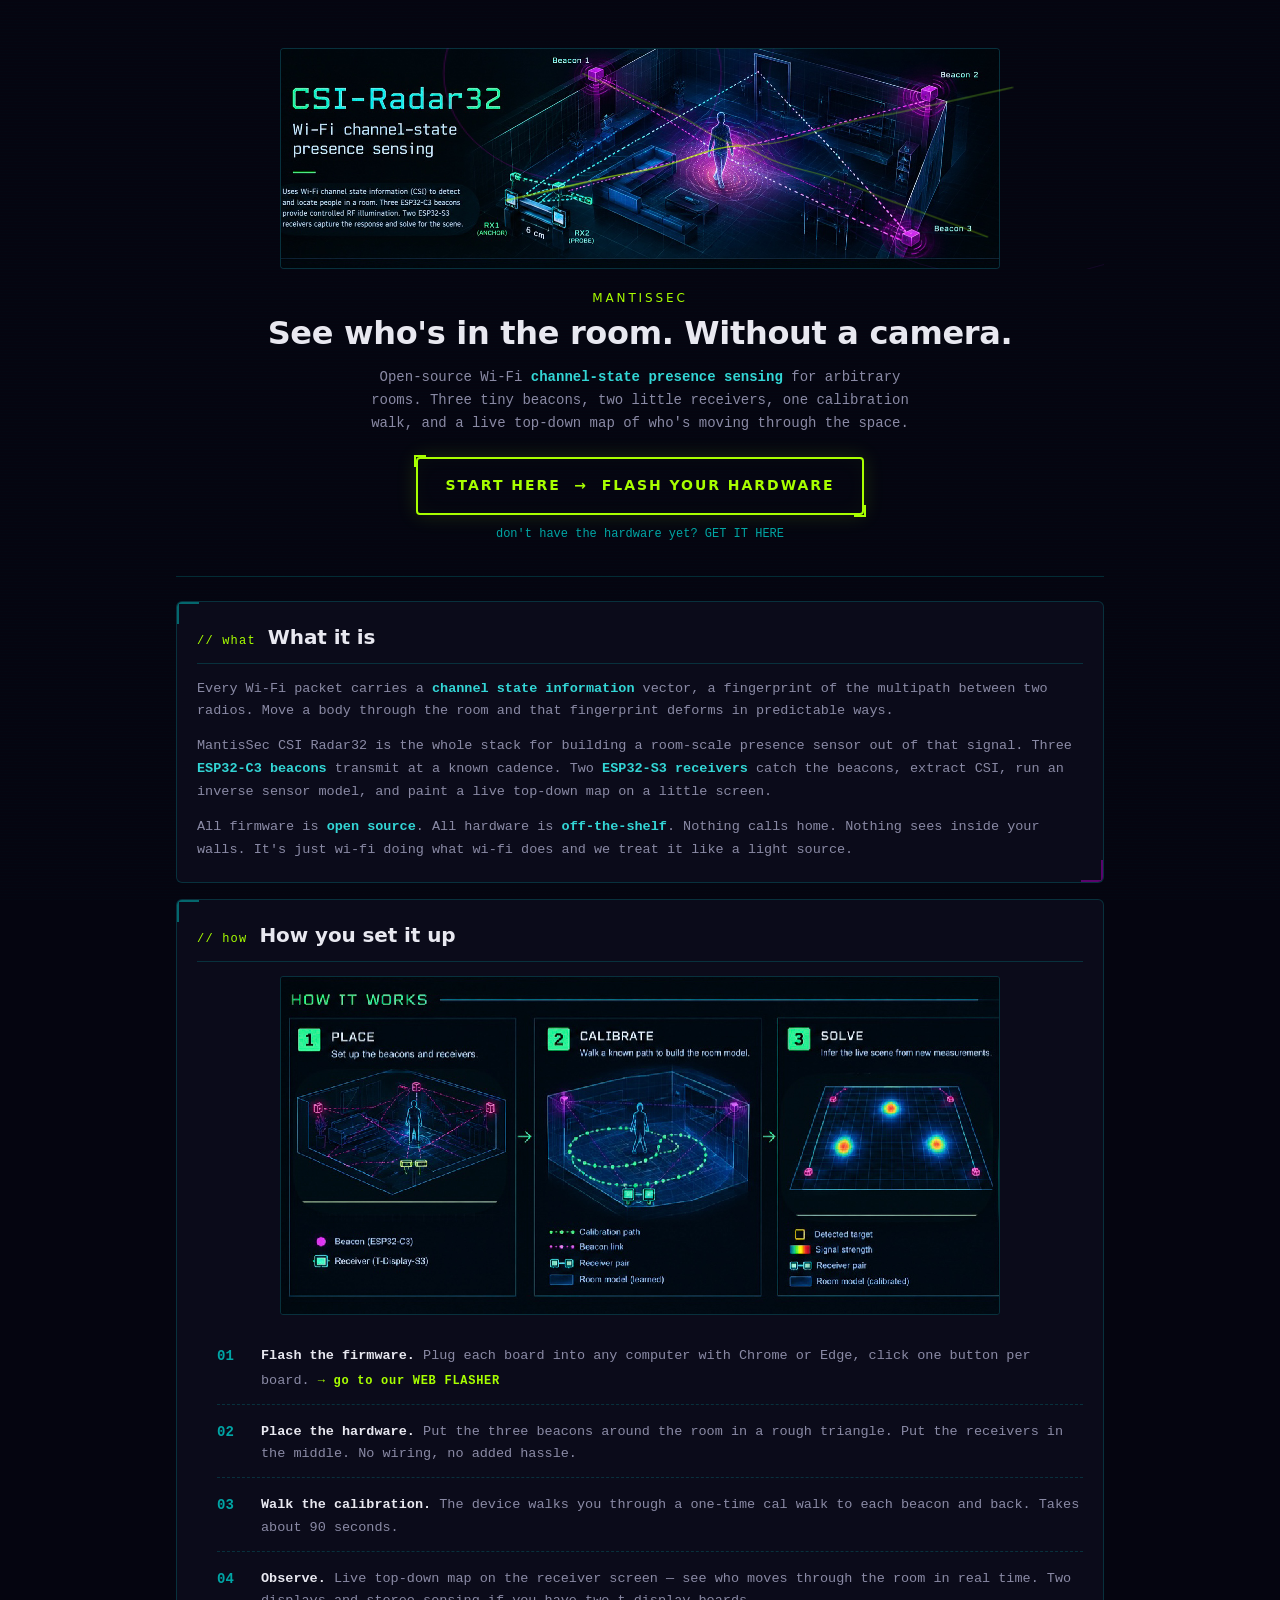
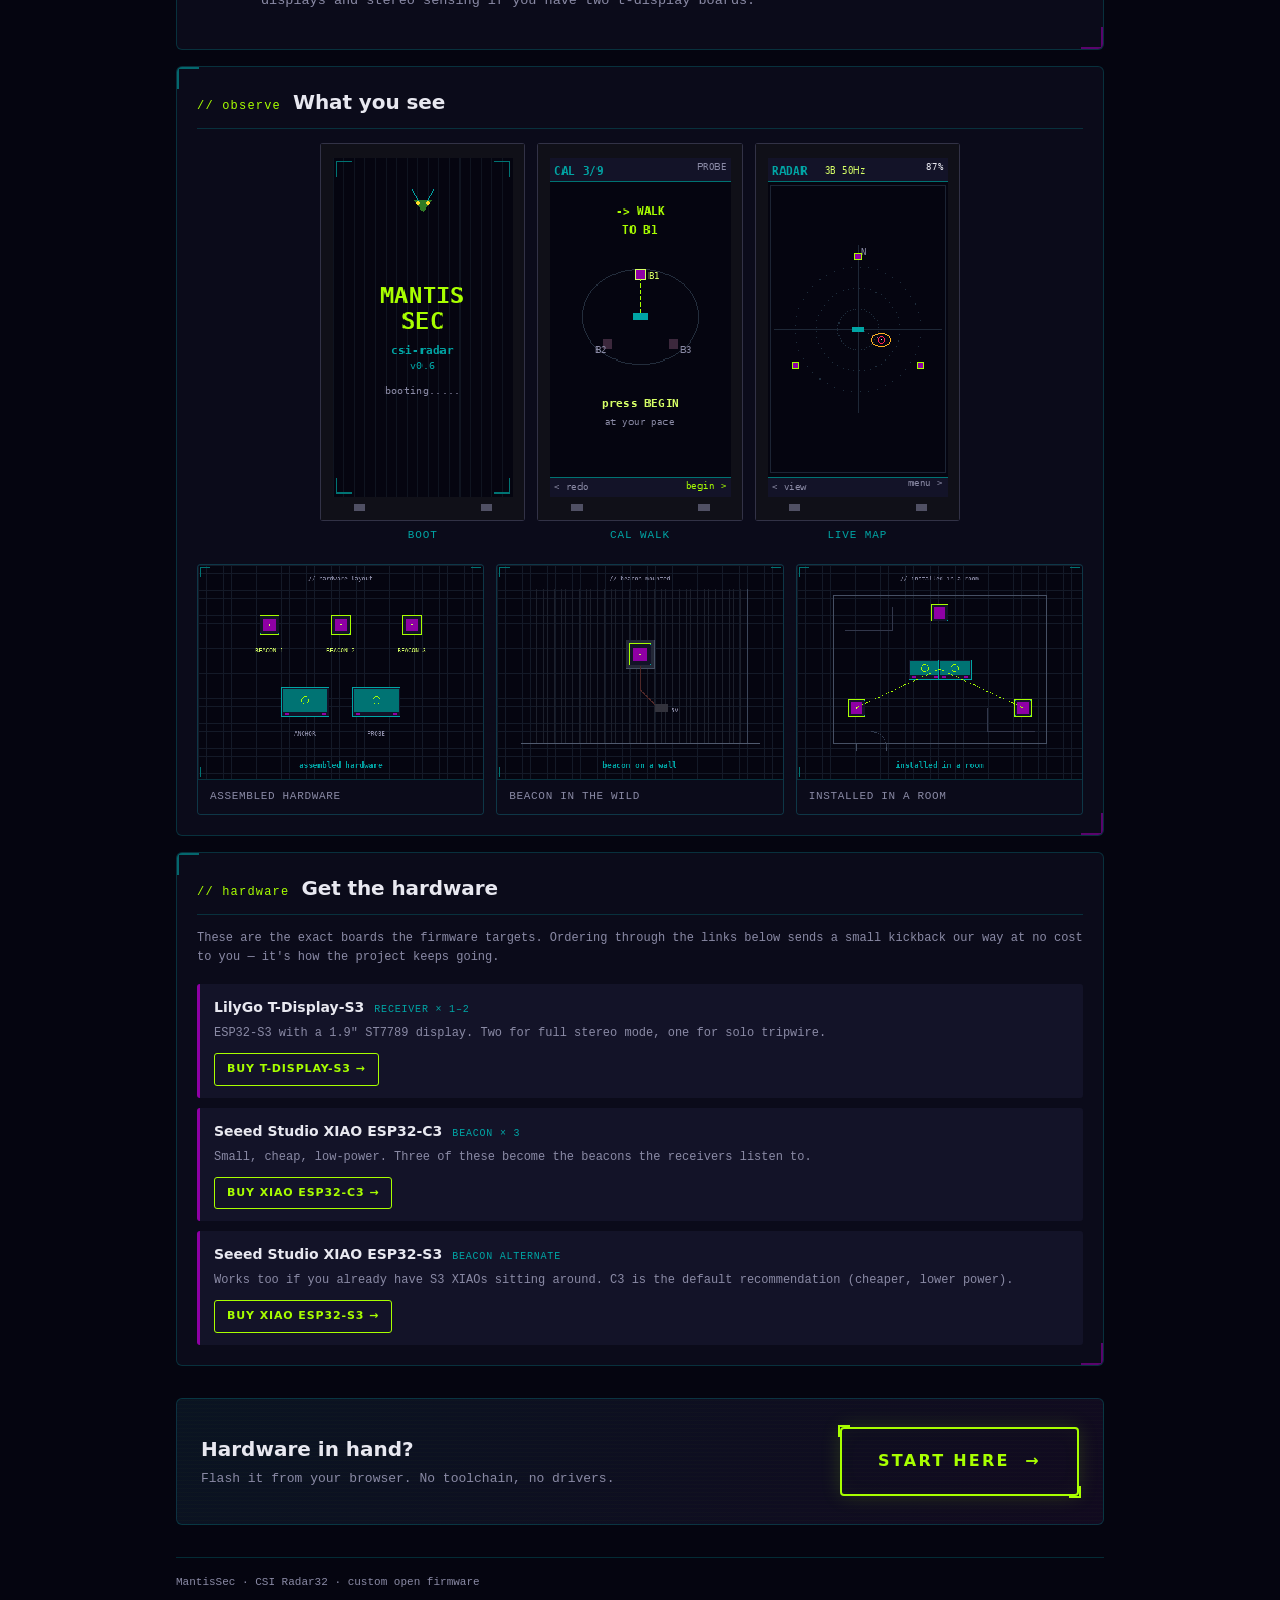
==== docs/index.html @ 62abd870 "Apply CSIRadar32-v0.9 26.zip [drop-in]" ====
<!DOCTYPE html>
<html lang="en">
<head>
<meta charset="UTF-8">
<meta name="viewport" content="width=device-width, initial-scale=1.0">
<title>MantisSec CSI Radar32 — Wi-Fi Presence Sensing</title>
<meta name="description" content="MantisSec CSI-Radar32: open-source Wi-Fi channel state presence detection for arbitrary rooms. Flash it from your browser.">
<link rel="icon" href="assets/favicon.ico" sizes="any">
<link rel="icon" type="image/png" sizes="32x32" href="assets/favicon-32.png">
<link rel="icon" type="image/png" sizes="16x16" href="assets/favicon-16.png">
<link rel="apple-touch-icon" sizes="180x180" href="assets/apple-touch-icon.png">
<link rel="stylesheet" href="style.css">
</head>
<body>

<!-- ═══════════════════════════════════════════════════════════════
     SWAPPABLE ASSETS — edit this block to replace any placeholder
     graphic with your own photo.  Change the path, that's it.
     Every <img data-asset="key"> gets its src from ASSETS[key];
     every <a data-affiliate="key"> gets its href from AFFILIATE[key].
     ═══════════════════════════════════════════════════════════════ -->
<script>
const ASSETS = {
    // Hero diagram at the top of the page
    hero:            "assets/landing-hero.png",

    // The 3-panel "how it works" strip
    how_it_works:    "assets/how-it-works.png",

    // ═══ Device screencaps (portrait, T-Display S3 native 170x320) ═══
    // Pixel-art approximations of what the receiver shows.
    // Replace with real captures if you want.
    observe_splash:  "assets/screencap-splash.png",
    observe_cal:     "assets/screencap-cal.png",
    observe_live:    "assets/screencap-live.png",

    // ═══ Installation photos ═══
    // Stand-in pixel-art graphics live here until you swap them for
    // real photos.  Recommended aspect: 4:3 landscape, ~800px wide.
    photo_hardware:  "assets/photo-hardware.png",
    photo_mounted:   "assets/photo-mounted.png",
    photo_room:      "assets/photo-room.png",
};

const AFFILIATE = {
    tdisplay_s3: "https://www.amazon.com/dp/B0BRTT727Z/?tag=5t31th-20",
    xiao_c3:     "https://www.amazon.com/dp/B0DGX3LSC7/?tag=5t31th-20",
    xiao_s3:     "https://www.amazon.com/dp/B0DJ6NQFKX/?tag=5t31th-20",
};
     
// ═══════════════════════════════════════════════════════════════
// 2. THE ANIMATION SYSTEM — Automated Layer Injection
// ═══════════════════════════════════════════════════════════════
document.addEventListener("DOMContentLoaded", () => {
    // This automatically finds your top hero banner image via its template class
    const heroImg = document.querySelector('.lp-hero-img');
    if (heroImg) {
        initInteractiveOverlay(heroImg);
    }
});

function initInteractiveOverlay(imgElement) {
    // 1. Create a structural block container to protect responsive margins
    const container = document.createElement('div');
    container.style.position = 'relative';
    container.style.display = 'inline-block';
    container.style.width = '100%';
    
    // 2. Inject container safely around the static image element
    imgElement.parentNode.insertBefore(container, imgElement);
    container.appendChild(imgElement);

    // 3. Mount the transparent hardware acceleration drawing overlay
    const canvas = document.createElement('canvas');
    canvas.style.position = 'absolute';
    canvas.style.top = '0';
    canvas.style.left = '0';
    canvas.style.width = '100%';
    canvas.style.height = '100%';
    canvas.style.pointerEvents = 'none'; // Passthrough so users can right-click/drag image
    container.appendChild(canvas);

    const ctx = canvas.getContext('2d');
    
    // 4. Force coordinates to auto-recalculate when windows scale or resize
    function synchronizeBounds() {
        canvas.width = imgElement.clientWidth;
        canvas.height = imgElement.clientHeight;
    }
    window.addEventListener('resize', synchronizeBounds);
    imgElement.addEventListener('load', synchronizeBounds);
    synchronizeBounds();

    // 5. The core real-time rendering loop
    let renderingFrame = 0;
    function animationEngine() {
        renderingFrame++;
        ctx.clearRect(0, 0, canvas.width, canvas.height);
        
        // Pass context tracking directly to our physics engine
        drawHeroLayers(ctx, canvas.width, canvas.height, renderingFrame);
        
        requestAnimationFrame(animationEngine);
    }
    requestAnimationFrame(animationEngine);
}

// ═══════════════════════════════════════════════════════════════
// 3. PHYSICS PROCESSING ENGINE — Multipath Phase Distortions (NEW PERSPECTIVE)
// ═══════════════════════════════════════════════════════════════
function drawHeroLayers(ctx, w, h, frame) {
    ctx.globalCompositeOperation = 'screen';
    
    // Coordinates updated to track perfectly with your new image layout perspective
    const rxX = w * 0.355, rxY = h * 0.690;       // Receivers (RX1/RX2 at the bottom-left layout cluster)
    const humanX = w * 0.612, humanY = h * 0.445; // Human target position (Center hallway vector)
    
    const beacons = [
        { x: w * 0.438, y: h * 0.115, color: 'rgba(255, 0, 255, ' },  // Beacon 1 (Top Center Magenta)
        { x: w * 0.902, y: h * 0.178, color: 'rgba(160, 32, 240, ' }, // Beacon 2 (Far Right Top Purple)
        { x: w * 0.875, y: h * 0.855, color: 'rgba(160, 32, 240, ' }  // Beacon 3 (Far Right Bottom Purple)
    ];

    // A. OMNIDIRECTIONAL FLOOD: Beacons radiating wide telemetry waves across the entire room
    beacons.forEach((beacon, index) => {
        let waveCycle = ((frame + (index * 45)) % 150) / 150;
        ctx.strokeStyle = `${beacon.color}${0.32 * (1 - waveCycle)})`;
        ctx.lineWidth = 1;
        ctx.beginPath();
        ctx.arc(beacon.x, beacon.y, waveCycle * (w * 0.38), 0, Math.PI * 2);
        ctx.stroke();
    });

    // B. MULTIPATH CHANNELS: Linear tracking direct lines + human-scattered waves
    beacons.forEach(beacon => {
        // Direct Baseline static path
        ctx.strokeStyle = 'rgba(0, 165, 165, 0.12)'; 
        ctx.lineWidth = 0.75;
        ctx.beginPath();
        ctx.moveTo(beacon.x, beacon.y);
        ctx.lineTo(rxX, rxY);
        ctx.stroke();

        // Perturbed Scatter Path flowing directly through the new human coordinates
        ctx.strokeStyle = 'rgba(168, 255, 0, 0.35)'; // Phase perturbation line (--ms-lime)
        ctx.lineWidth = 1.2;
        ctx.beginPath();
        
        let segments = 45;
        for (let i = 0; i <= segments; i++) {
            let percent = i / segments;
            let currX, currY;
            
            if (percent < 0.5) {
                let t = percent * 2;
                currX = beacon.x + (humanX - beacon.x) * t;
                currY = beacon.y + (humanY - beacon.y) * t;
            } else {
                let t = (percent - 0.5) * 2;
                currX = humanX + (rxX - humanX) * t;
                currY = humanY + (rxY - humanY) * t;
            }
            
            // Generate active sine wave distortion centered exactly over human body profile
            let proximityToHuman = Math.max(0, 1 - (Math.abs(percent - 0.5) * 3.2)); 
            let phaseDistortion = Math.sin(percent * 22 - (frame * 0.13)) * (4.5 * proximityToHuman);
            
            if (i === 0) ctx.moveTo(currX, currY + phaseDistortion);
            else ctx.lineTo(currX, currY + phaseDistortion);
        }
        ctx.stroke();
    });

    // C. PERTURBATION HALO: Active target footprint signature bloom
    let glowRipple = Math.sin(frame * 0.05) * 2.5;
    ctx.fillStyle = 'rgba(168, 255, 0, 0.05)'; // Soft luminous tracking layer
    ctx.beginPath();
    ctx.arc(humanX, humanY, 14 + glowRipple, 0, Math.PI * 2);
    ctx.fill();

    ctx.strokeStyle = 'rgba(168, 255, 0, 0.22)';
    ctx.lineWidth = 0.5;
    ctx.beginPath();
    ctx.arc(humanX, humanY, 20 - glowRipple, 0, Math.PI * 2);
    ctx.stroke();
}

</script>

<div class="page landing">

    <!-- ═══ Hero ═══ -->
    <header class="lp-hero">
        <img data-asset="hero" alt="MantisSec system schematic" class="lp-hero-img">
        <div class="lp-hero-copy">
            <div class="lp-brand"><span class="brand">MantisSec</span></div>
            <h1 class="lp-tagline">See who's in the room. Without a camera.</h1>
            <p class="lp-lede">
                Open-source Wi-Fi <strong>channel-state presence sensing</strong>
                for arbitrary rooms. Three tiny beacons, two little
                receivers, one calibration walk, and a live top-down
                map of who's moving through the space.
            </p>
            <div class="lp-cta-row">
                <a class="lp-cta-primary" href="flash.html">
                    START HERE &nbsp;&rarr;&nbsp; Flash your hardware
                </a>
                <a class="lp-cta-secondary" href="#hardware">
                    don't have the hardware yet? GET IT HERE
                </a>
            </div>
        </div>
    </header>

    <!-- ═══ What it is ═══ -->
    <section class="panel lp-section">
        <div class="lp-section-head">
            <span class="lp-section-num">// what</span>
            <h2>What it is</h2>
        </div>
        <div class="instructions lp-prose">
            <p>
                Every Wi-Fi packet carries a <strong>channel state
                information</strong> vector, a fingerprint of
                the multipath between two radios. Move a body through
                the room and that fingerprint deforms in predictable
                ways.
            </p>
            <p>
                MantisSec CSI Radar32 is the whole stack for building a room-scale
                presence sensor out of that signal. Three <strong>ESP32-C3
                beacons</strong> transmit at a known cadence. Two
                <strong>ESP32-S3 receivers</strong> catch the beacons,
                extract CSI, run an inverse sensor model, and paint a
                live top-down map on a little screen.
            </p>
            <p>
                All firmware is <strong>open source</strong>. All hardware
                is <strong>off-the-shelf</strong>. Nothing calls home.
                Nothing sees inside your walls. It's just wi-fi doing
                what wi-fi does and we treat it like a light source.
            </p>
        </div>
    </section>

    <!-- ═══ How you set it up ═══ -->
    <section class="panel lp-section">
        <div class="lp-section-head">
            <span class="lp-section-num">// how</span>
            <h2>How you set it up</h2>
        </div>
        <img data-asset="how_it_works"
             alt="Three-step process: flash, place, calibrate"
             class="lp-fullwidth-img">
        <div class="instructions lp-prose">
            <ol class="lp-steps">
                <li>
                    <strong>Flash the firmware.</strong> Plug each board
                    into any computer with Chrome or Edge, click one
                    button per board.
                    <a class="lp-inline-cta" href="flash.html">
                        &rarr; go to our WEB FLASHER
                    </a>
                </li>
                <li>
                    <strong>Place the hardware.</strong> Put the three
                    beacons around the room in a rough triangle. Put
                    the receivers in the middle. No wiring, no added
                    hassle.
                </li>
                <li>
                    <strong>Walk the calibration.</strong> The device
                    walks you through a one-time cal walk to each
                    beacon and back. Takes about 90 seconds.
                </li>
                <li>
                    <strong>Observe.</strong> Live top-down map on the
                    receiver screen &mdash; see who moves through the
                    room in real time. Two displays and stereo sensing
                    if you have two t-display boards.
                </li>
            </ol>
        </div>
    </section>

    <!-- ═══ What you see (portrait screencaps) ═══ -->
    <section class="panel lp-section">
        <div class="lp-section-head">
            <span class="lp-section-num">// observe</span>
            <h2>What you see</h2>
        </div>
        <div class="lp-screencap-row">
            <figure class="lp-screencap">
                <img data-asset="observe_splash" alt="Splash screen">
                <figcaption>Boot</figcaption>
            </figure>
            <figure class="lp-screencap">
                <img data-asset="observe_cal" alt="Calibration walk">
                <figcaption>Cal walk</figcaption>
            </figure>
            <figure class="lp-screencap">
                <img data-asset="observe_live" alt="Live radar view">
                <figcaption>Live map</figcaption>
            </figure>
        </div>

        <div class="lp-photo-row">
            <figure>
                <img data-asset="photo_hardware" alt="Assembled hardware">
                <figcaption>Assembled hardware</figcaption>
            </figure>
            <figure>
                <img data-asset="photo_mounted" alt="Beacon mounted">
                <figcaption>Beacon in the wild</figcaption>
            </figure>
            <figure>
                <img data-asset="photo_room" alt="Real installation">
                <figcaption>Installed in a room</figcaption>
            </figure>
        </div>
    </section>

    <!-- ═══ Get the hardware ═══ -->
    <section class="panel lp-section" id="hardware">
        <div class="lp-section-head">
            <span class="lp-section-num">// hardware</span>
            <h2>Get the hardware</h2>
        </div>
        <div class="instructions">
            <p class="hw-blurb">
                These are the exact boards the firmware targets. Ordering
                through the links below sends a small kickback our way at
                no cost to you &mdash; it's how the project keeps going.
            </p>

            <div class="hw-item">
                <div class="hw-name">
                    LilyGo T-Display-S3
                    <span class="hw-role">receiver &times; 1&ndash;2</span>
                </div>
                <div class="hw-detail">
                    ESP32-S3 with a 1.9&Prime; ST7789 display. Two for
                    full stereo mode, one for solo tripwire.
                </div>
                <a class="hw-link" data-affiliate="tdisplay_s3"
                   target="_blank" rel="noopener sponsored">
                    Buy T-Display-S3 &rarr;
                </a>
            </div>

            <div class="hw-item">
                <div class="hw-name">
                    Seeed Studio XIAO ESP32-C3
                    <span class="hw-role">beacon &times; 3</span>
                </div>
                <div class="hw-detail">
                    Small, cheap, low-power. Three of these become the
                    beacons the receivers listen to.
                </div>
                <a class="hw-link" data-affiliate="xiao_c3"
                   target="_blank" rel="noopener sponsored">
                    Buy XIAO ESP32-C3 &rarr;
                </a>
            </div>

            <div class="hw-item">
                <div class="hw-name">
                    Seeed Studio XIAO ESP32-S3
                    <span class="hw-role">beacon alternate</span>
                </div>
                <div class="hw-detail">
                    Works too if you already have S3 XIAOs sitting around.
                    C3 is the default recommendation (cheaper, lower power).
                </div>
                <a class="hw-link" data-affiliate="xiao_s3"
                   target="_blank" rel="noopener sponsored">
                    Buy XIAO ESP32-S3 &rarr;
                </a>
            </div>
        </div>
    </section>

    <!-- ═══ Secondary CTA band ═══ -->
    <section class="lp-cta-band">
        <div class="lp-cta-band-inner">
            <div class="lp-cta-band-copy">
                <h3>Hardware in hand?</h3>
                <p>Flash it from your browser. No toolchain, no drivers.</p>
            </div>
            <a class="lp-cta-primary lp-cta-large" href="flash.html">
                START HERE &nbsp;&rarr;
            </a>
        </div>
    </section>

    <!-- ═══ Footer ═══ -->
    <footer class="footer">
        <span>MantisSec &middot; CSI Radar32 &middot; custom open firmware</span>
    </footer>

</div>

<!-- Wire up ASSETS/AFFILIATE constants -->
<script>
(function () {
    document.querySelectorAll("img[data-asset]").forEach(img => {
        const key = img.getAttribute("data-asset");
        const path = ASSETS[key];
        if (path && path.length > 0) img.src = path;
    });
    document.querySelectorAll("a[data-affiliate]").forEach(a => {
        const key = a.getAttribute("data-affiliate");
        const url = AFFILIATE[key];
        if (url) a.href = url;
    });
})();
</script>

<!-- Canvas overlays for the how-it-works and live-view figures.
     Same technique as the hero animation above: transparent canvas on
     top, screen blend, images and copy untouched. -->
<script src="overlays.js"></script>

</body>
</html>
---- docs/style.css ----
/* ═══════════════════════════════════════════════════════════════
   MantisSec CSI-Radar-S3 web flasher — style
   Dark cyber palette matching the device UI's paint pass.
   ═══════════════════════════════════════════════════════════════ */

:root {
    --ms-bg:         #050510;
    --ms-bg-panel:   #0b0b1a;
    --ms-bg-elev:    #131328;
    --ms-teal:       #007373;
    --ms-teal-lo:    #00A5A5;
    --ms-teal-hi:    #33d6d6;
    --ms-violet:     #5D005D;
    --ms-violet-lo:  #8F00A5;
    --ms-violet-hi:  #c000e0;
    --ms-lime:       #A8FF00;
    --ms-lime-hi:    #d6ff66;
    --ms-ink:        #E8E8F0;
    --ms-ink-dim:    #8a8aa5;
    --ms-warn:       #ffb020;
    --ms-alert:      #FF2255;
    --ms-good:       #33ff88;
    --ms-border:     rgba(0, 165, 165, 0.25);
    --ms-glow-teal:  rgba(0, 165, 165, 0.35);
    --ms-glow-lime:  rgba(168, 255, 0, 0.35);

    --ms-font-body:  ui-monospace, "SF Mono", "JetBrains Mono", "Consolas", "Courier New", monospace;
    --ms-font-head:  system-ui, -apple-system, "Segoe UI", Roboto, sans-serif;
}

* { box-sizing: border-box; }

html, body {
    margin: 0;
    padding: 0;
    background: var(--ms-bg);
    color: var(--ms-ink);
    font-family: var(--ms-font-body);
    font-size: 14px;
    line-height: 1.55;
    min-height: 100vh;
    overflow-x: hidden;   /* nothing on the page should scroll sideways */
}

/* Every image on the page respects its container width by default */
img { max-width: 100%; height: auto; }

/* Subtle scanline overlay for the cyber feel */
body::before {
    content: "";
    position: fixed;
    inset: 0;
    pointer-events: none;
    background: repeating-linear-gradient(
        0deg,
        rgba(0, 165, 165, 0.015) 0px,
        rgba(0, 165, 165, 0.015) 1px,
        transparent 1px,
        transparent 3px
    );
    z-index: 1;
}

.page {
    position: relative;
    z-index: 2;
    max-width: 720px;
    margin: 0 auto;
    padding: 24px 16px 48px;
}

/* ─── Header ─── */
.header {
    display: flex;
    align-items: center;
    gap: 16px;
    padding: 16px 0 20px;
    border-bottom: 1px solid var(--ms-border);
    margin-bottom: 24px;
}
.header-mark {
    width: 64px;
    height: 64px;
    flex-shrink: 0;
}
.header-title {
    display: flex;
    flex-direction: column;
    gap: 2px;
}
.header-title h1 {
    margin: 0;
    font-family: var(--ms-font-head);
    font-size: 22px;
    font-weight: 700;
    letter-spacing: 0.02em;
    color: var(--ms-ink);
}
.header-title .brand {
    color: var(--ms-teal-lo);
}
.header-title .subtitle {
    color: var(--ms-ink-dim);
    font-size: 12px;
    letter-spacing: 0.08em;
    text-transform: uppercase;
}

/* ─── Card / panel ─── */
.panel {
    background: var(--ms-bg-panel);
    border: 1px solid var(--ms-border);
    border-radius: 6px;
    padding: 20px;
    margin-bottom: 16px;
    position: relative;
    overflow: hidden;
}
.panel::before {
    /* Faint teal corner accent */
    content: "";
    position: absolute;
    top: 0; left: 0;
    width: 20px; height: 20px;
    border-top: 2px solid var(--ms-teal-lo);
    border-left: 2px solid var(--ms-teal-lo);
    opacity: 0.6;
}
.panel::after {
    content: "";
    position: absolute;
    bottom: 0; right: 0;
    width: 20px; height: 20px;
    border-bottom: 2px solid var(--ms-violet-lo);
    border-right: 2px solid var(--ms-violet-lo);
    opacity: 0.6;
}

/* ─── Form controls ─── */
.form-row {
    display: flex;
    flex-direction: column;
    gap: 6px;
    margin-bottom: 18px;
}
.form-row label {
    font-size: 11px;
    letter-spacing: 0.12em;
    text-transform: uppercase;
    color: var(--ms-teal-lo);
    font-weight: 500;
}
.form-row select {
    background: var(--ms-bg-elev);
    color: var(--ms-ink);
    border: 1px solid var(--ms-border);
    border-radius: 4px;
    padding: 10px 12px;
    font-family: var(--ms-font-body);
    font-size: 14px;
    outline: none;
    appearance: none;
    background-image: url("data:image/svg+xml;utf8,<svg xmlns='http://www.w3.org/2000/svg' width='10' height='6' viewBox='0 0 10 6'><path d='M1 1l4 4 4-4' stroke='%2300A5A5' stroke-width='1.5' fill='none' stroke-linecap='round' stroke-linejoin='round'/></svg>");
    background-repeat: no-repeat;
    background-position: right 12px center;
    padding-right: 32px;
    cursor: pointer;
    transition: border-color 0.15s, box-shadow 0.15s;
}
.form-row select:hover:not(:disabled) {
    border-color: var(--ms-teal-lo);
}
.form-row select:focus:not(:disabled) {
    border-color: var(--ms-teal-lo);
    box-shadow: 0 0 0 3px var(--ms-glow-teal);
}
.form-row select:disabled {
    opacity: 0.4;
    cursor: not-allowed;
}

/* ─── Flash button ─── */
.action-row {
    margin-top: 24px;
}
.flash-btn {
    display: inline-flex;
    align-items: center;
    justify-content: center;
    gap: 10px;
    width: 100%;
    padding: 14px 20px;
    background: transparent;
    border: 1.5px solid var(--ms-ink-dim);
    color: var(--ms-ink-dim);
    font-family: var(--ms-font-head);
    font-size: 15px;
    font-weight: 600;
    letter-spacing: 0.1em;
    text-transform: uppercase;
    border-radius: 4px;
    cursor: not-allowed;
    transition: all 0.18s ease;
}
.flash-btn.ready {
    border-color: var(--ms-lime);
    color: var(--ms-lime);
    cursor: pointer;
    box-shadow: 0 0 0 0 var(--ms-glow-lime), inset 0 0 0 0 rgba(168, 255, 0, 0.05);
}
.flash-btn.ready:hover {
    background: rgba(168, 255, 0, 0.08);
    box-shadow: 0 0 20px var(--ms-glow-lime), inset 0 0 40px rgba(168, 255, 0, 0.05);
}
.flash-btn.ready:active {
    transform: translateY(1px);
}
.flash-btn .icon {
    width: 16px;
    height: 16px;
}

/* Wrap esp-web-install-button transparently */
esp-web-install-button {
    display: block;
    width: 100%;
}
esp-web-install-button[disabled] .flash-btn {
    /* Keep our own not-ready look when the ewt component's own gate fires */
    opacity: 0.5;
}

/* ─── Status area ─── */
.status {
    margin-top: 20px;
    padding: 14px 16px;
    background: var(--ms-bg-elev);
    border-left: 3px solid var(--ms-teal);
    border-radius: 3px;
    font-size: 13px;
    color: var(--ms-ink-dim);
    min-height: 48px;
    display: flex;
    align-items: center;
    gap: 12px;
}
.status.info    { border-left-color: var(--ms-teal-lo); }
.status.working { border-left-color: var(--ms-violet-lo); }
.status.good    { border-left-color: var(--ms-good);  color: var(--ms-good); }
.status.warn    { border-left-color: var(--ms-warn);  color: var(--ms-warn); }
.status.error   { border-left-color: var(--ms-alert); color: var(--ms-alert); }

.status-dot {
    width: 8px;
    height: 8px;
    border-radius: 50%;
    background: currentColor;
    box-shadow: 0 0 8px currentColor;
    flex-shrink: 0;
}
.status.working .status-dot {
    animation: pulse 1.2s ease-in-out infinite;
}
@keyframes pulse {
    0%, 100% { opacity: 0.4; }
    50%      { opacity: 1;   }
}

/* ─── Instructions ─── */
.instructions {
    font-size: 12px;
    color: var(--ms-ink-dim);
    line-height: 1.7;
}
.instructions h3 {
    color: var(--ms-teal-lo);
    font-family: var(--ms-font-head);
    font-size: 13px;
    letter-spacing: 0.1em;
    text-transform: uppercase;
    margin: 0 0 8px;
    font-weight: 600;
}
.instructions ol {
    margin: 0;
    padding-left: 20px;
}
.instructions li {
    margin-bottom: 4px;
}
.instructions .accent { color: var(--ms-lime); }

/* ─── Browser gate ─── */
.browser-warn {
    display: none;
    background: rgba(255, 34, 85, 0.08);
    border: 1px solid var(--ms-alert);
    border-radius: 4px;
    padding: 14px;
    margin-bottom: 16px;
    color: var(--ms-alert);
    font-size: 13px;
}
.browser-warn.show { display: block; }

/* ─── Footer ─── */
.footer {
    margin-top: 32px;
    padding-top: 16px;
    border-top: 1px solid var(--ms-border);
    font-size: 11px;
    color: var(--ms-ink-dim);
    display: flex;
    justify-content: space-between;
    gap: 12px;
    flex-wrap: wrap;
}
.footer a {
    color: var(--ms-teal-lo);
    text-decoration: none;
}
.footer a:hover { color: var(--ms-teal-hi); }

/* Mobile */
@media (max-width: 480px) {
    .page { padding: 16px 12px 36px; }
    .header-title h1 { font-size: 18px; }
    .header-mark { width: 48px; height: 48px; }
    .panel { padding: 16px; }
}

/* ═══════════════════════════════════════════════════════════════
   v0.4 additions — layout guide, supported hardware, mantis image
   ═══════════════════════════════════════════════════════════════ */

/* Header mantis image (replaces the animated SVG) */
picture.header-mark {
    display: block;
    flex-shrink: 0;
    width: 72px;
    height: 72px;
    line-height: 0;
}
picture.header-mark img {
    display: block;
    width: 100%;
    height: 100%;
    object-fit: contain;
    image-rendering: pixelated;  /* keep pixel-art crisp on retina */
}

/* Section sub-headings inside .instructions */
.instructions h4.layout-mode-label {
    color: var(--ms-lime);
    font-family: var(--ms-font-head);
    font-size: 12px;
    font-weight: 600;
    letter-spacing: 0.14em;
    text-transform: uppercase;
    margin: 20px 0 8px;
}
.instructions h4.layout-mode-label:first-of-type { margin-top: 4px; }

/* Layout figure — image or fallback placeholder */
.layout-figure {
    background: var(--ms-bg-elev);
    border: 1px solid var(--ms-border);
    border-radius: 4px;
    padding: 12px;
    margin: 0 0 10px;
    display: flex;
    justify-content: center;
    align-items: center;
    min-height: 140px;
}
.layout-image {
    display: block;
    max-width: 100%;
    height: auto;
    image-rendering: pixelated;  /* crisp for pixel-art diagrams */
}
.layout-missing {
    color: var(--ms-ink-dim);
    font-size: 12px;
    font-style: italic;
    padding: 24px 12px;
    text-align: center;
    border: 1px dashed var(--ms-border);
    border-radius: 3px;
    width: 100%;
}

.layout-notes {
    margin: 4px 0 0 0;
    padding-left: 18px;
    font-size: 12px;
    color: var(--ms-ink-dim);
    line-height: 1.6;
}
.layout-notes li { margin-bottom: 3px; }

/* Supported hardware / affiliate blocks */
.hw-blurb {
    color: var(--ms-ink-dim);
    font-size: 12px;
    line-height: 1.65;
    margin: 4px 0 16px;
}
.hw-item {
    background: var(--ms-bg-elev);
    border-left: 3px solid var(--ms-violet-lo);
    border-radius: 3px;
    padding: 12px 14px;
    margin-bottom: 10px;
}
.hw-item:last-child { margin-bottom: 0; }
.hw-name {
    font-family: var(--ms-font-head);
    font-size: 14px;
    font-weight: 600;
    color: var(--ms-ink);
    display: flex;
    align-items: baseline;
    gap: 10px;
    flex-wrap: wrap;
    margin-bottom: 4px;
}
.hw-role {
    font-family: var(--ms-font-body);
    font-size: 10px;
    color: var(--ms-teal-lo);
    letter-spacing: 0.08em;
    text-transform: uppercase;
    font-weight: 500;
}
.hw-detail {
    color: var(--ms-ink-dim);
    font-size: 12px;
    line-height: 1.6;
    margin-bottom: 10px;
}
.hw-link {
    display: inline-flex;
    align-items: center;
    gap: 6px;
    padding: 6px 12px;
    background: transparent;
    border: 1px solid var(--ms-lime);
    color: var(--ms-lime);
    font-family: var(--ms-font-head);
    font-size: 11px;
    font-weight: 600;
    letter-spacing: 0.08em;
    text-transform: uppercase;
    text-decoration: none;
    border-radius: 3px;
    transition: all 0.15s;
}
.hw-link:hover {
    background: rgba(168, 255, 0, 0.08);
    box-shadow: 0 0 12px var(--ms-glow-lime);
}

/* ═══════════════════════════════════════════════════════════════
   Landing page — MantisSec marketing funnel
   ═══════════════════════════════════════════════════════════════ */

.page.landing {
    max-width: 960px;
}

/* Hero */
.lp-hero {
    position: relative;
    padding: 24px 0 32px;
    margin-bottom: 24px;
    display: flex;
    flex-direction: column;
    gap: 20px;
    border-bottom: 1px solid var(--ms-border);
}
.lp-hero-img {
    display: block;
    width: 100%;
    max-width: 720px;
    height: auto;
    margin: 0 auto;
    image-rendering: pixelated;
    border: 1px solid var(--ms-border);
    border-radius: 4px;
    background: var(--ms-bg-panel);
    box-sizing: border-box;
}
.lp-hero-copy {
    text-align: center;
    padding: 0 12px;
}
.lp-brand {
    font-family: var(--ms-font-head);
    font-size: 12px;
    letter-spacing: 0.24em;
    color: var(--ms-teal-lo);
    text-transform: uppercase;
    margin-bottom: 8px;
}
.lp-brand .brand { color: var(--ms-lime); }
.lp-tagline {
    font-family: var(--ms-font-head);
    font-size: 32px;
    font-weight: 700;
    line-height: 1.15;
    color: var(--ms-ink);
    margin: 4px 0 14px;
    letter-spacing: -0.01em;
}
.lp-lede {
    color: var(--ms-ink-dim);
    font-size: 14px;
    line-height: 1.65;
    max-width: 560px;
    margin: 0 auto 22px;
}
.lp-lede strong {
    color: var(--ms-teal-hi);
    font-weight: 600;
}
.lp-cta-row {
    display: flex;
    flex-direction: column;
    align-items: center;
    gap: 10px;
}

/* Primary CTA: START HERE button */
.lp-cta-primary {
    display: inline-flex;
    align-items: center;
    gap: 12px;
    padding: 16px 28px;
    background: transparent;
    border: 2px solid var(--ms-lime);
    color: var(--ms-lime);
    font-family: var(--ms-font-head);
    font-size: 14px;
    font-weight: 700;
    letter-spacing: 0.14em;
    text-transform: uppercase;
    text-decoration: none;
    border-radius: 4px;
    box-shadow: 0 0 20px rgba(168, 255, 0, 0.15),
                inset 0 0 20px rgba(168, 255, 0, 0.03);
    transition: all 0.18s ease;
    position: relative;
}
.lp-cta-primary::before,
.lp-cta-primary::after {
    content: "";
    position: absolute;
    width: 10px;
    height: 10px;
    border-color: var(--ms-lime);
    border-style: solid;
}
.lp-cta-primary::before {
    top: -4px; left: -4px;
    border-width: 2px 0 0 2px;
}
.lp-cta-primary::after {
    bottom: -4px; right: -4px;
    border-width: 0 2px 2px 0;
}
.lp-cta-primary:hover {
    background: rgba(168, 255, 0, 0.08);
    box-shadow: 0 0 32px rgba(168, 255, 0, 0.35),
                inset 0 0 32px rgba(168, 255, 0, 0.05);
    transform: translateY(-1px);
}
.lp-cta-primary:active {
    transform: translateY(0);
}
.lp-cta-large {
    padding: 20px 36px;
    font-size: 16px;
}

.lp-cta-secondary {
    color: var(--ms-teal-lo);
    text-decoration: none;
    font-size: 12px;
    font-family: var(--ms-font-body);
}
.lp-cta-secondary:hover {
    color: var(--ms-teal-hi);
    text-decoration: underline;
}

/* Numbered section heads */
.lp-section-head {
    display: flex;
    align-items: baseline;
    gap: 12px;
    margin-bottom: 14px;
    padding-bottom: 10px;
    border-bottom: 1px solid var(--ms-border);
}
.lp-section-num {
    color: var(--ms-lime);
    font-family: var(--ms-font-body);
    font-size: 12px;
    letter-spacing: 0.1em;
}
.lp-section-head h2 {
    font-family: var(--ms-font-head);
    font-size: 20px;
    font-weight: 600;
    color: var(--ms-ink);
    margin: 0;
    letter-spacing: -0.005em;
}

/* Prose */
.lp-prose p {
    color: var(--ms-ink-dim);
    line-height: 1.7;
    font-size: 13.5px;
    margin: 0 0 12px;
}
.lp-prose p:last-child { margin-bottom: 0; }
.lp-prose strong {
    color: var(--ms-teal-hi);
    font-weight: 600;
}

/* Full-width diagram inside a section (how-it-works strip) */
.lp-fullwidth-img {
    display: block;
    width: 100%;
    max-width: 720px;
    height: auto;
    margin: 8px auto 18px;
    image-rendering: pixelated;
    border: 1px solid var(--ms-border);
    border-radius: 3px;
    box-sizing: border-box;
}

/* Numbered install steps */
.lp-steps {
    padding-left: 0;
    list-style: none;
    counter-reset: step;
    margin: 0;
}
.lp-steps li {
    counter-increment: step;
    padding: 12px 0 12px 44px;
    position: relative;
    border-bottom: 1px dashed var(--ms-border);
    color: var(--ms-ink-dim);
    font-size: 13.5px;
    line-height: 1.65;
}
.lp-steps li:last-child { border-bottom: none; }
.lp-steps li::before {
    content: counter(step, decimal-leading-zero);
    position: absolute;
    left: 0;
    top: 12px;
    color: var(--ms-teal-lo);
    font-family: var(--ms-font-body);
    font-size: 14px;
    font-weight: 600;
}
.lp-steps li strong {
    color: var(--ms-ink);
    font-weight: 600;
}

/* Screencaps — portrait, three across on desktop, stacked or 3-thin on mobile */
.lp-screencap-row {
    display: grid;
    grid-template-columns: repeat(3, 1fr);
    gap: 12px;
    margin-bottom: 20px;
    max-width: 640px;
    margin-left: auto;
    margin-right: auto;
    width: 100%;
    box-sizing: border-box;
}
.lp-screencap {
    margin: 0;
    text-align: center;
    min-width: 0;   /* let grid children shrink */
}
.lp-screencap img {
    display: block;
    width: 100%;
    height: auto;
    max-width: 100%;
    image-rendering: pixelated;
    border-radius: 3px;
    background: var(--ms-bg-panel);
}
.lp-screencap figcaption {
    margin-top: 6px;
    font-size: 11px;
    letter-spacing: 0.08em;
    text-transform: uppercase;
    color: var(--ms-teal-lo);
}

/* Installation photos — landscape, three across, wrap on mobile */
.lp-photo-row {
    display: grid;
    grid-template-columns: repeat(auto-fit, minmax(200px, 1fr));
    gap: 12px;
    margin-top: 8px;
    width: 100%;
    box-sizing: border-box;
}
.lp-photo-row figure {
    margin: 0;
    background: var(--ms-bg-elev);
    border: 1px solid var(--ms-border);
    border-radius: 4px;
    overflow: hidden;
    min-width: 0;
}
.lp-photo-row img {
    display: block;
    width: 100%;
    height: auto;
    max-width: 100%;
    image-rendering: pixelated;
}
.lp-photo-row figcaption {
    padding: 8px 12px;
    font-size: 11px;
    color: var(--ms-ink-dim);
    letter-spacing: 0.06em;
    text-transform: uppercase;
    background: var(--ms-bg-panel);
    border-top: 1px solid var(--ms-border);
}

/* Inline CTA link inside a numbered step */
.lp-inline-cta {
    display: inline-block;
    margin-top: 4px;
    color: var(--ms-lime);
    text-decoration: none;
    font-weight: 600;
    font-size: 12px;
    letter-spacing: 0.06em;
}
.lp-inline-cta:hover { color: var(--ms-lime-hi); text-decoration: underline; }

/* Retire the old gallery classes (replaced by screencap-row + photo-row) */
.lp-gallery, .lp-photos-note, .lp-photo-slot-hint { display: none; }


/* Bottom CTA band */
.lp-cta-band {
    background:
        linear-gradient(135deg,
            rgba(0, 165, 165, 0.06) 0%,
            rgba(93, 0, 93, 0.08) 100%),
        var(--ms-bg-panel);
    border: 1px solid var(--ms-border);
    border-radius: 6px;
    padding: 28px 24px;
    margin: 32px 0 20px;
    position: relative;
    overflow: hidden;
}
.lp-cta-band::before {
    content: "";
    position: absolute;
    top: 0; left: 0; right: 0; bottom: 0;
    background: repeating-linear-gradient(
        0deg,
        transparent, transparent 3px,
        rgba(168, 255, 0, 0.015) 3px, rgba(168, 255, 0, 0.015) 4px);
    pointer-events: none;
}
.lp-cta-band-inner {
    display: flex;
    align-items: center;
    justify-content: space-between;
    gap: 20px;
    flex-wrap: wrap;
    position: relative;
    z-index: 1;
}
.lp-cta-band-copy h3 {
    font-family: var(--ms-font-head);
    font-size: 20px;
    color: var(--ms-ink);
    margin: 0 0 4px;
    font-weight: 600;
}
.lp-cta-band-copy p {
    color: var(--ms-ink-dim);
    font-size: 13px;
    margin: 0;
}

/* Mobile */
@media (max-width: 640px) {
    .lp-tagline { font-size: 22px; }
    .lp-lede { font-size: 13px; }
    .lp-cta-band-inner {
        flex-direction: column;
        align-items: stretch;
        text-align: center;
    }
    .lp-cta-large {
        justify-content: center;
        padding: 16px 24px;
        font-size: 14px;
    }
}
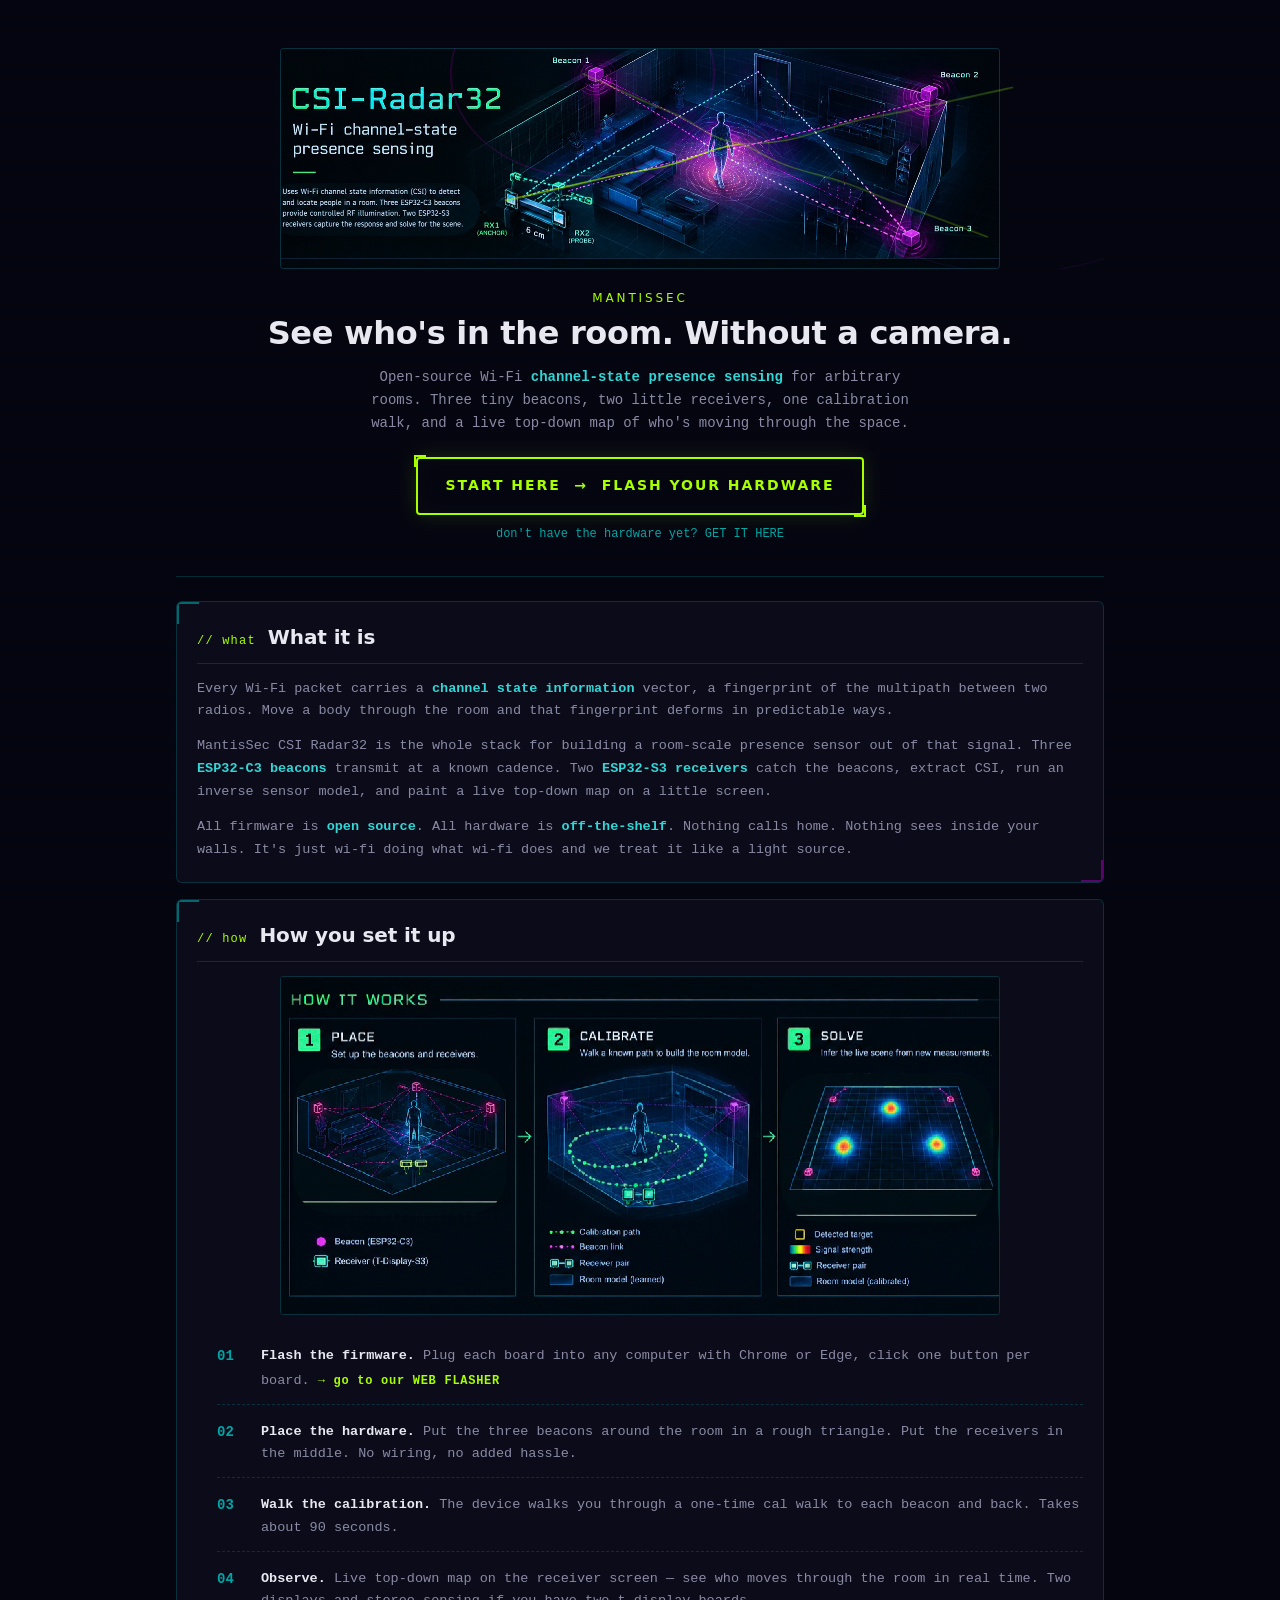
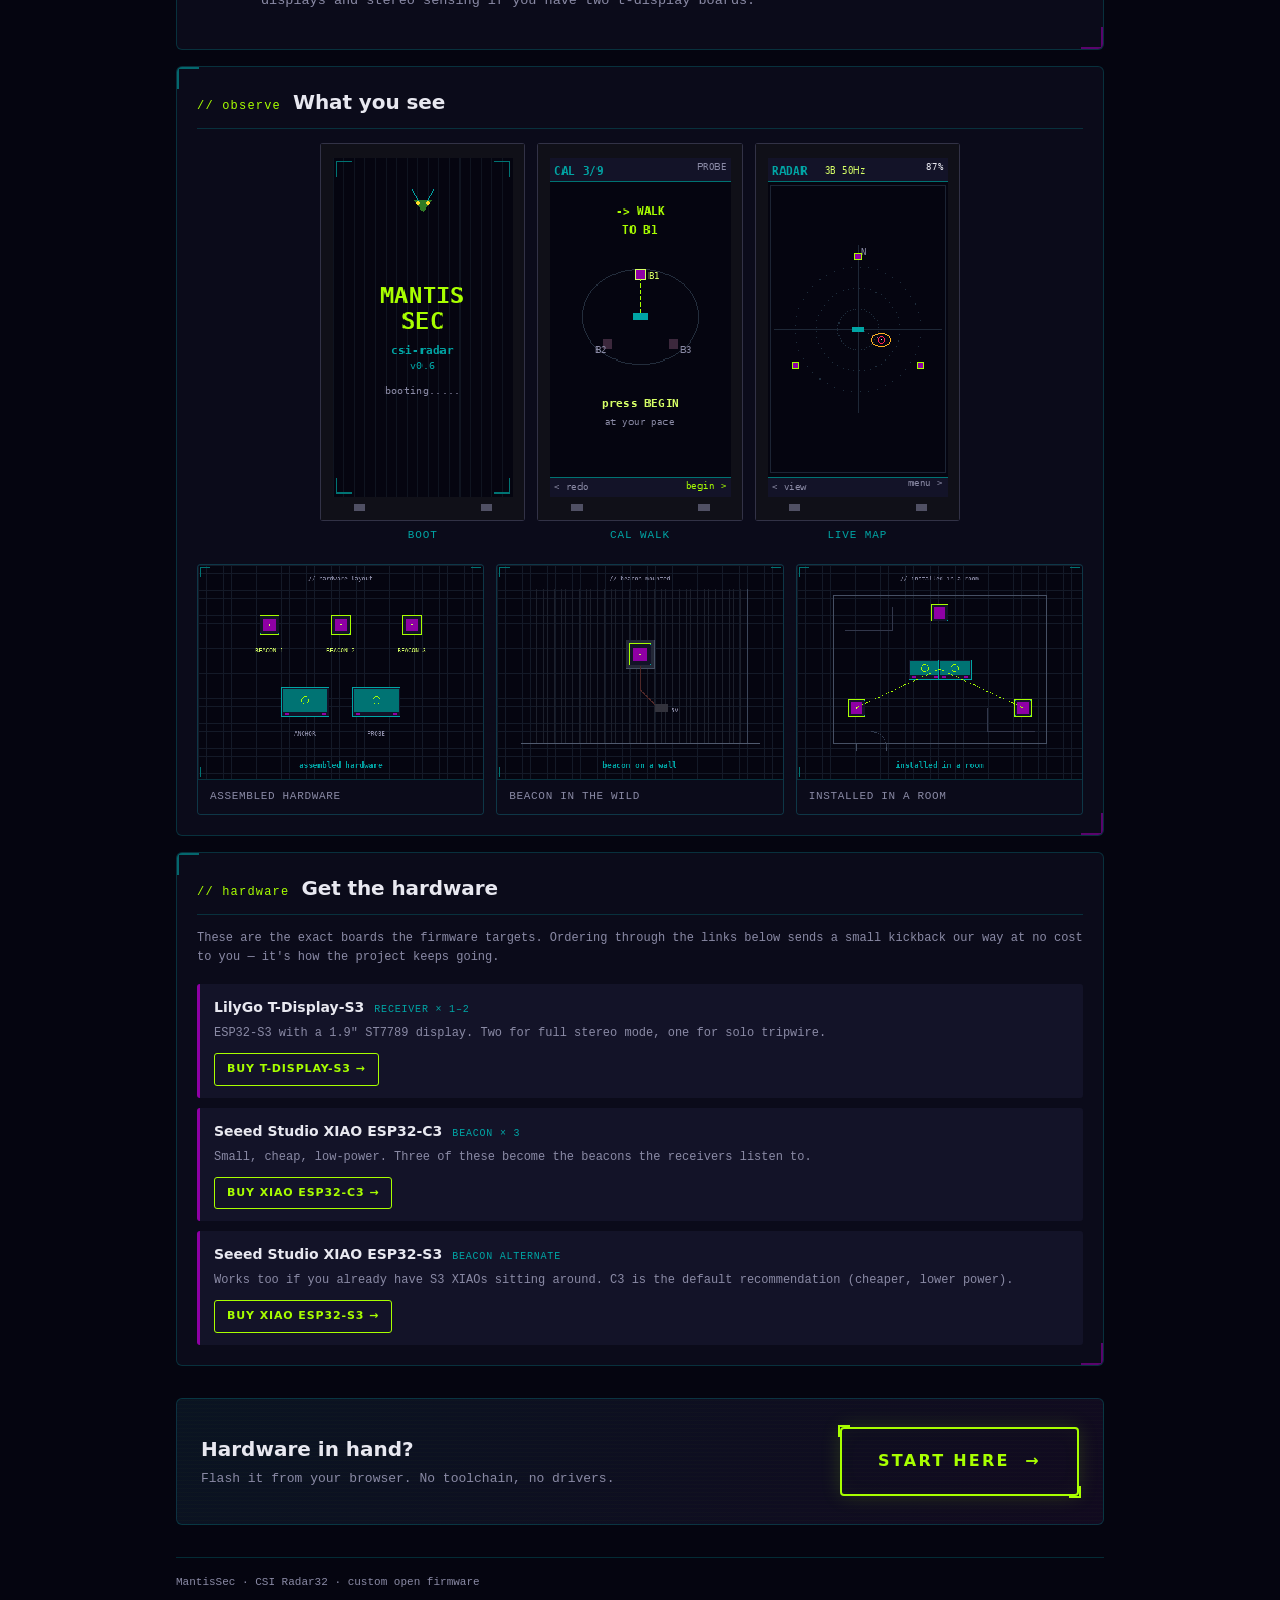
==== commit d25f74d3: "Update index.html" ====
--- a/docs/index.html
+++ b/docs/index.html
@@ -5,7 +5,7 @@
 <meta name="viewport" content="width=device-width, initial-scale=1.0">
 <title>MantisSec CSI Radar32 — Wi-Fi Presence Sensing</title>
 <meta name="description" content="MantisSec CSI-Radar32: open-source Wi-Fi channel state presence detection for arbitrary rooms. Flash it from your browser.">
-<link rel="icon" href="assets/favicon.ico" sizes="any">
+<link rel="icon" href="favicon.ico" sizes="32x32">
 <link rel="icon" type="image/png" sizes="32x32" href="assets/favicon-32.png">
 <link rel="icon" type="image/png" sizes="16x16" href="assets/favicon-16.png">
 <link rel="apple-touch-icon" sizes="180x180" href="assets/apple-touch-icon.png">
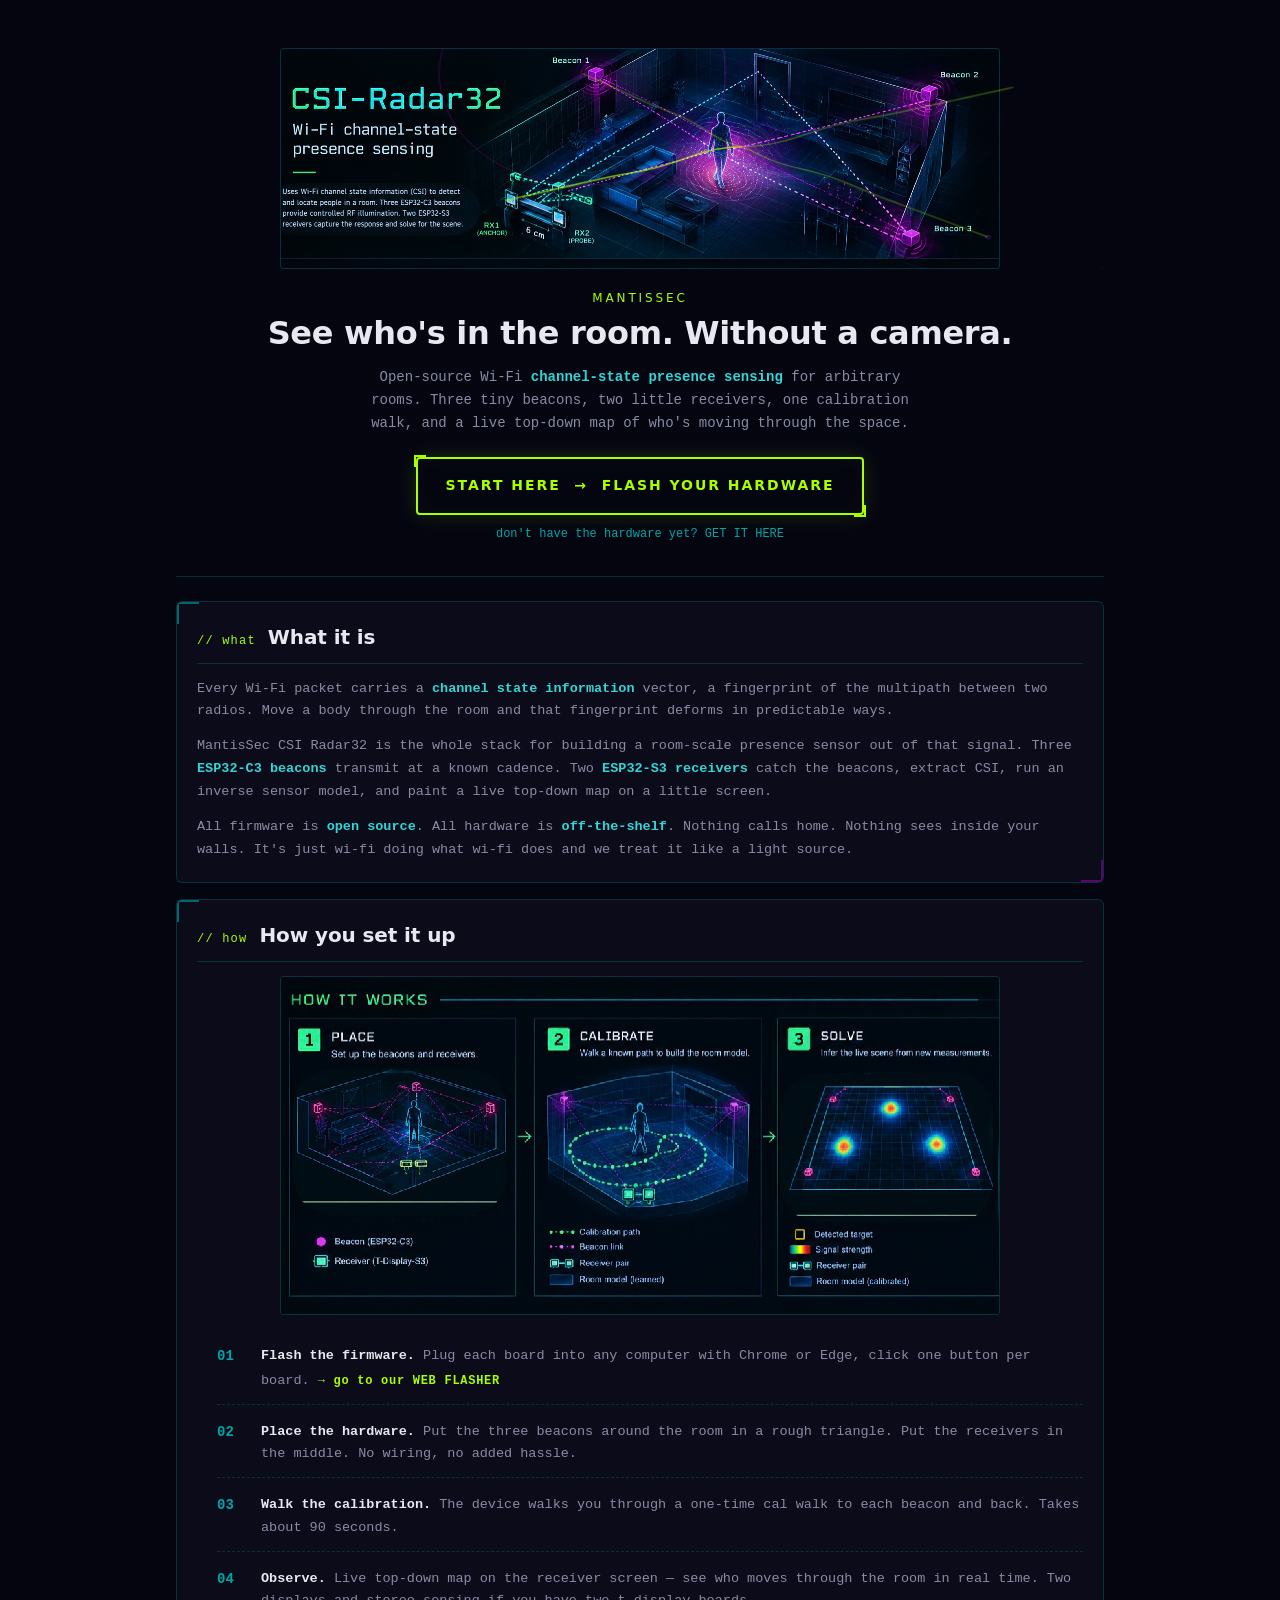
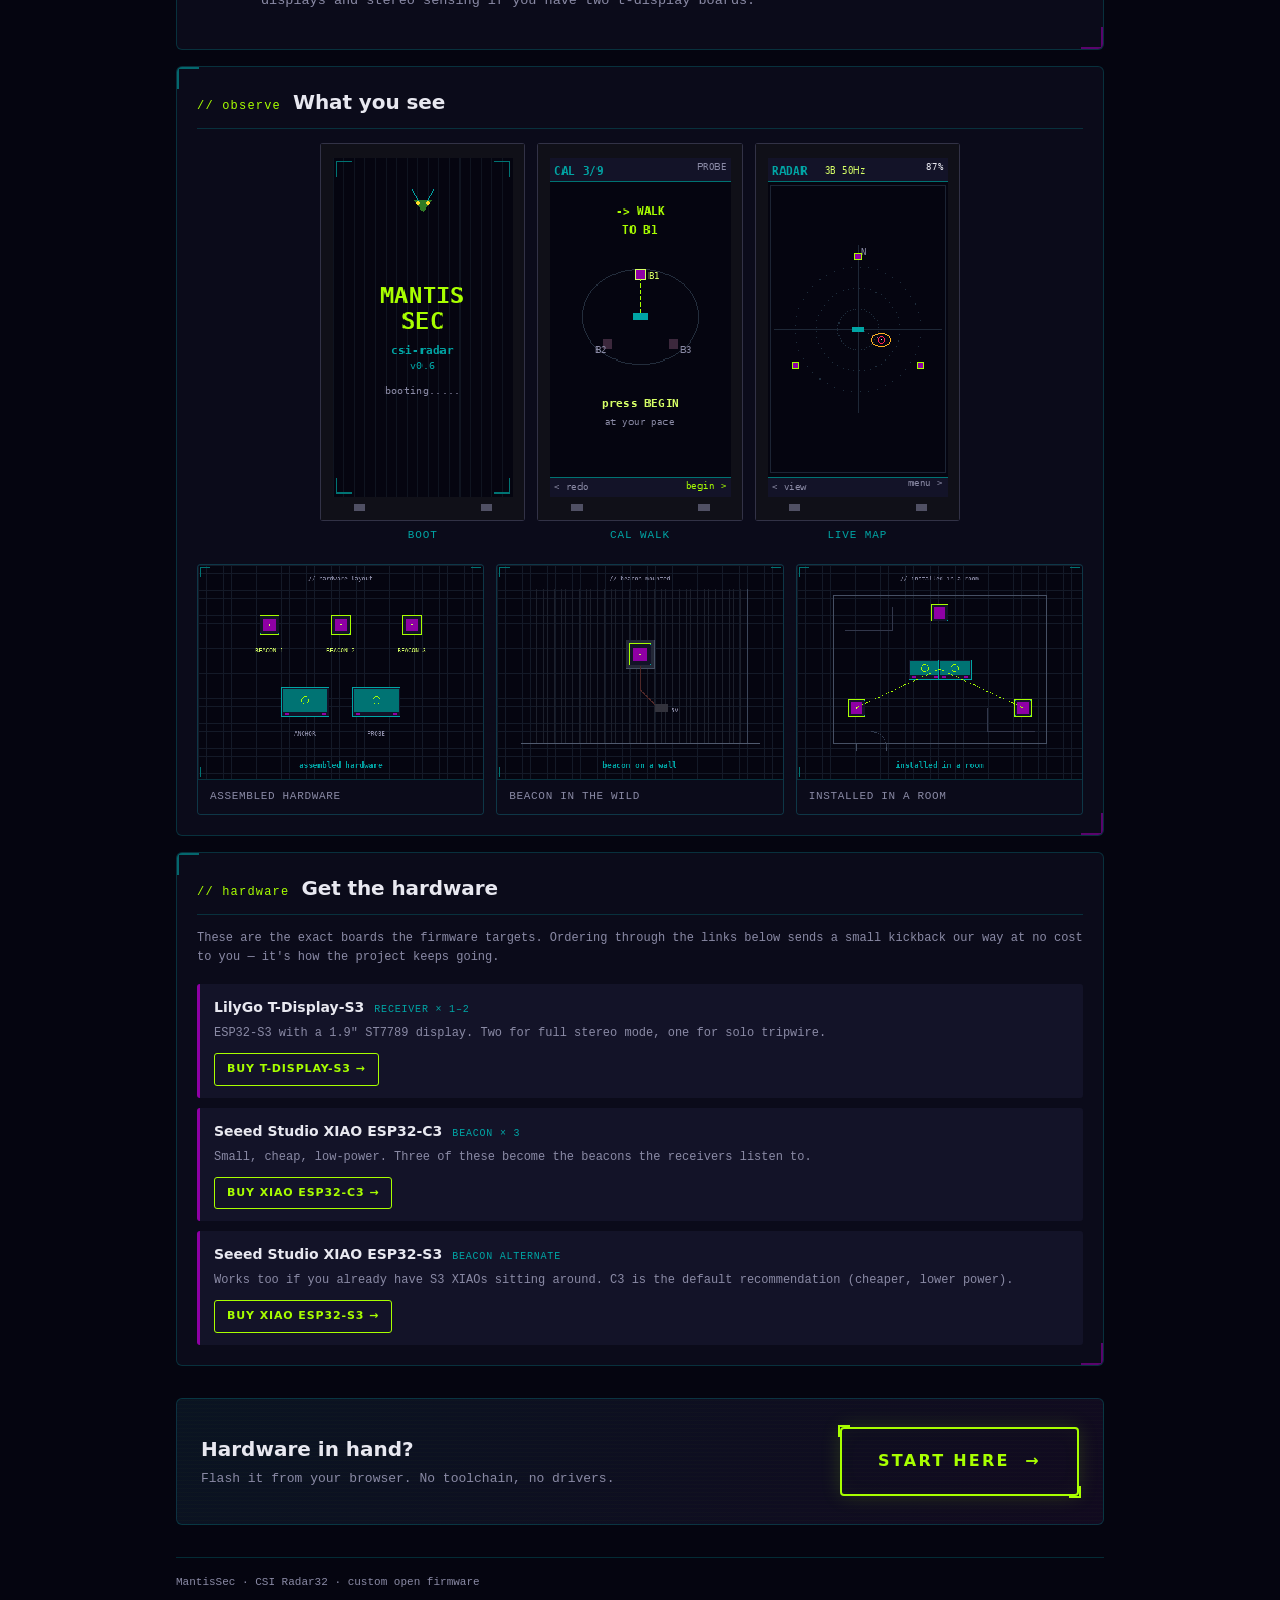
==== commit 93a5e2ed: "Update index.html" ====
--- a/docs/index.html
+++ b/docs/index.html
@@ -5,9 +5,8 @@
 <meta name="viewport" content="width=device-width, initial-scale=1.0">
 <title>MantisSec CSI Radar32 — Wi-Fi Presence Sensing</title>
 <meta name="description" content="MantisSec CSI-Radar32: open-source Wi-Fi channel state presence detection for arbitrary rooms. Flash it from your browser.">
-<link rel="icon" href="favicon.ico" sizes="32x32">
+<link rel="icon" href="./favicon.ico" sizes="16x16, 32x32, 48x48">
 <link rel="icon" type="image/png" sizes="32x32" href="assets/favicon-32.png">
-<link rel="icon" type="image/png" sizes="16x16" href="assets/favicon-16.png">
 <link rel="apple-touch-icon" sizes="180x180" href="assets/apple-touch-icon.png">
 <link rel="stylesheet" href="style.css">
 </head>
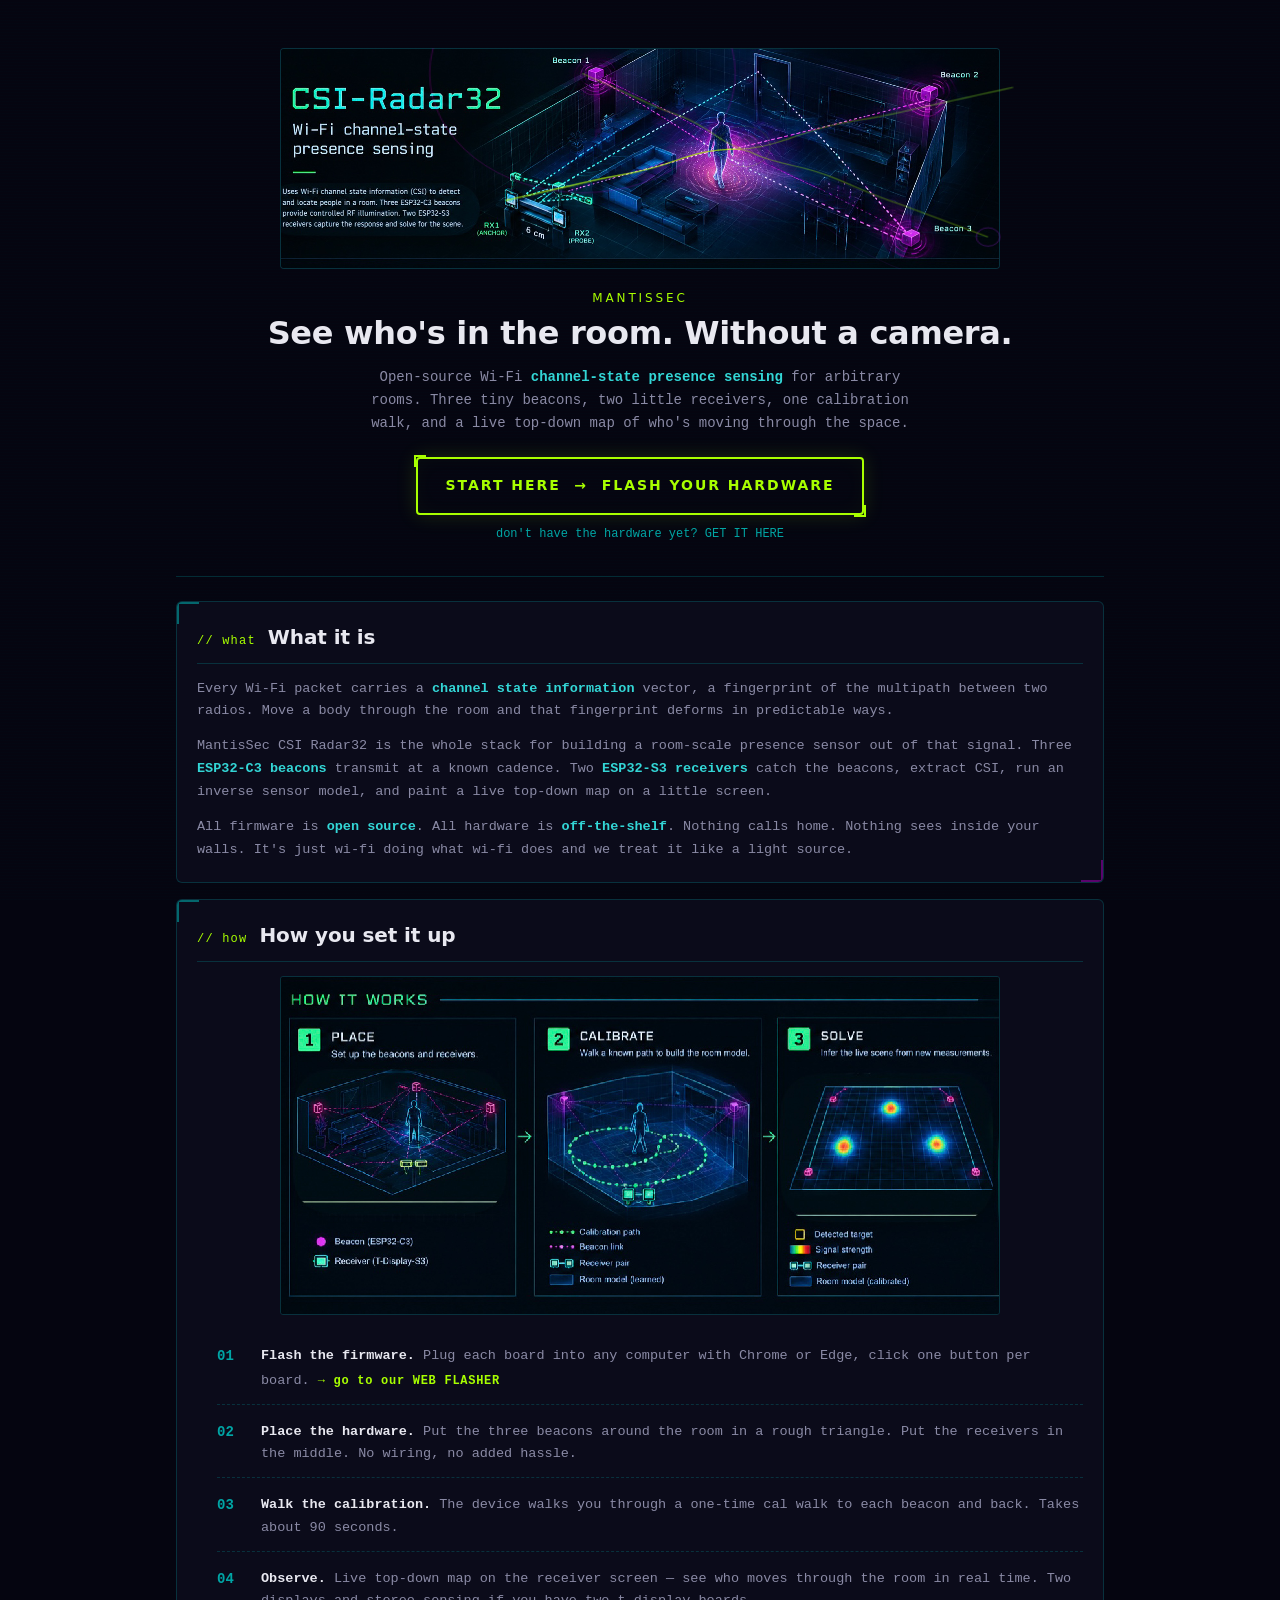
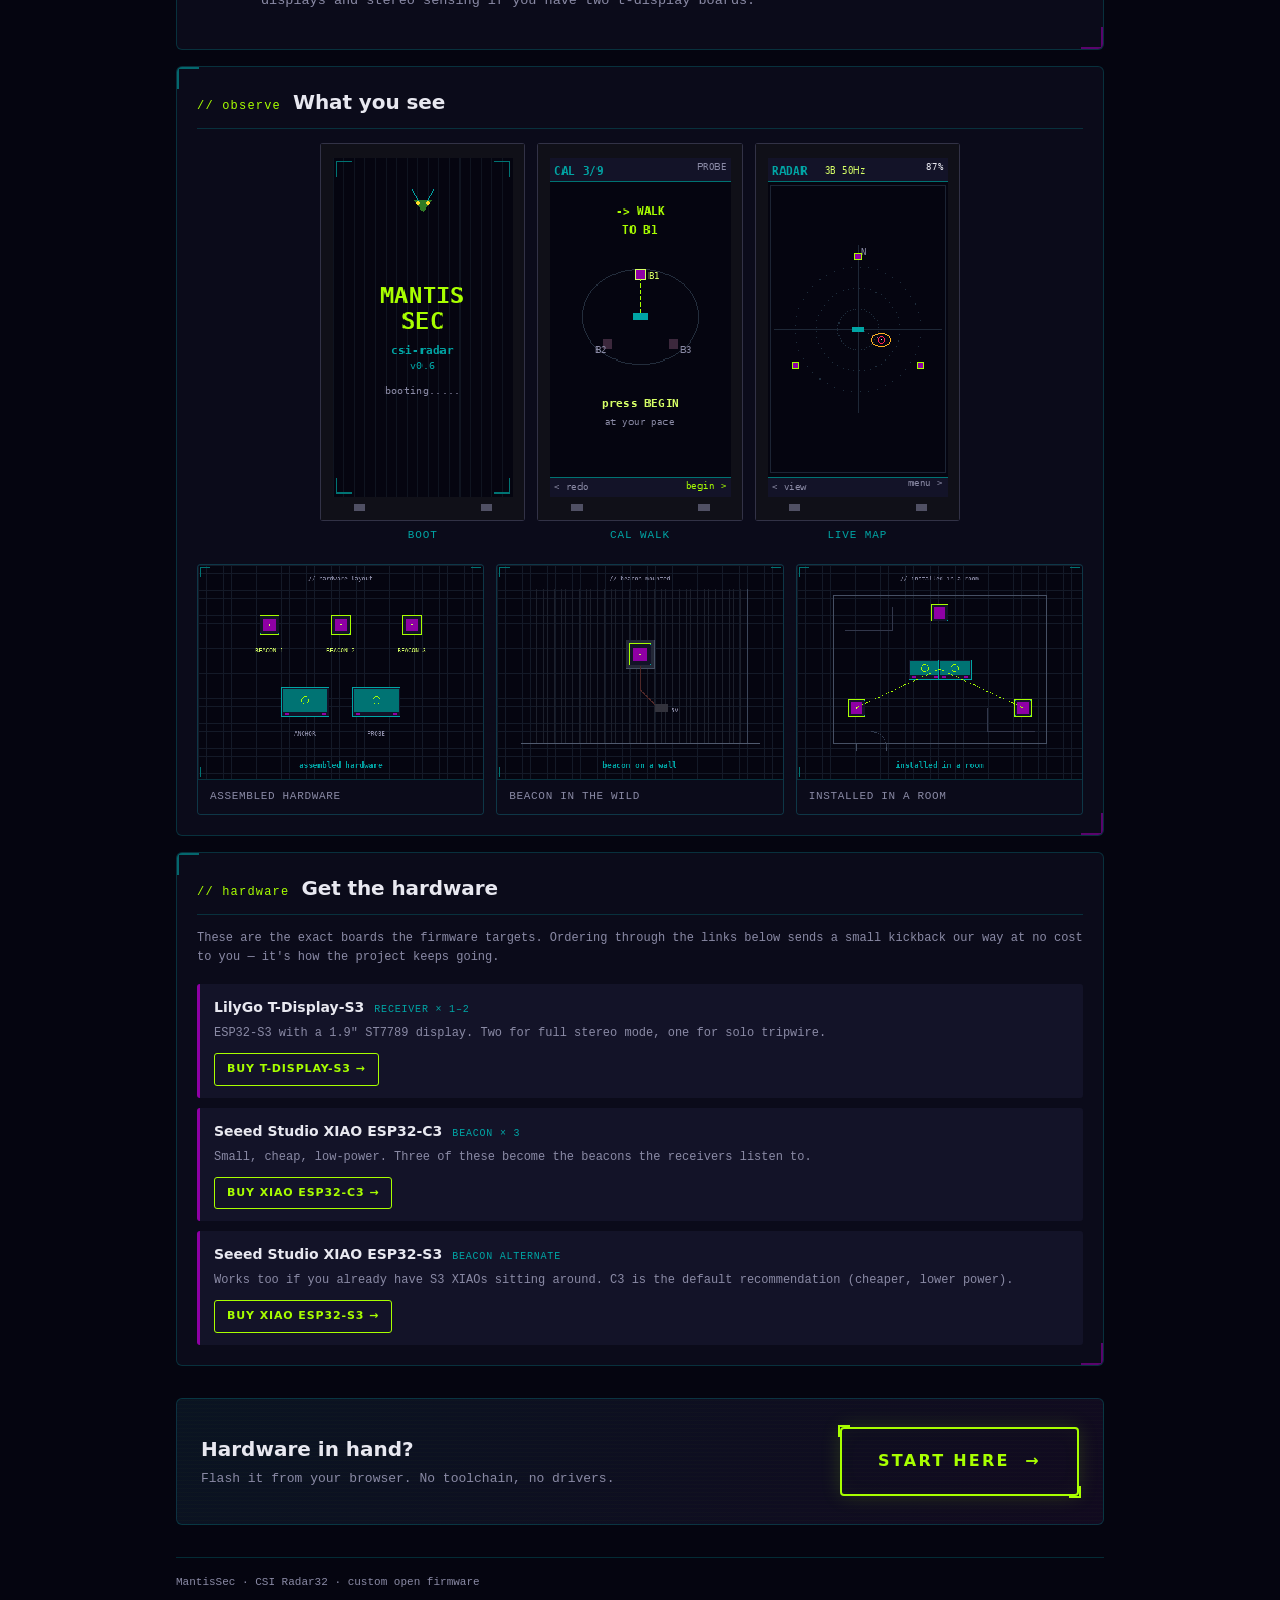
==== commit 68859e97: "Apply CSIRadar32-v0.9 33.zip [drop-in]" ====
--- a/docs/index.html
+++ b/docs/index.html
@@ -5,8 +5,9 @@
 <meta name="viewport" content="width=device-width, initial-scale=1.0">
 <title>MantisSec CSI Radar32 — Wi-Fi Presence Sensing</title>
 <meta name="description" content="MantisSec CSI-Radar32: open-source Wi-Fi channel state presence detection for arbitrary rooms. Flash it from your browser.">
-<link rel="icon" href="./favicon.ico" sizes="16x16, 32x32, 48x48">
+<link rel="icon" href="assets/favicon.ico" sizes="any">
 <link rel="icon" type="image/png" sizes="32x32" href="assets/favicon-32.png">
+<link rel="icon" type="image/png" sizes="16x16" href="assets/favicon-16.png">
 <link rel="apple-touch-icon" sizes="180x180" href="assets/apple-touch-icon.png">
 <link rel="stylesheet" href="style.css">
 </head>
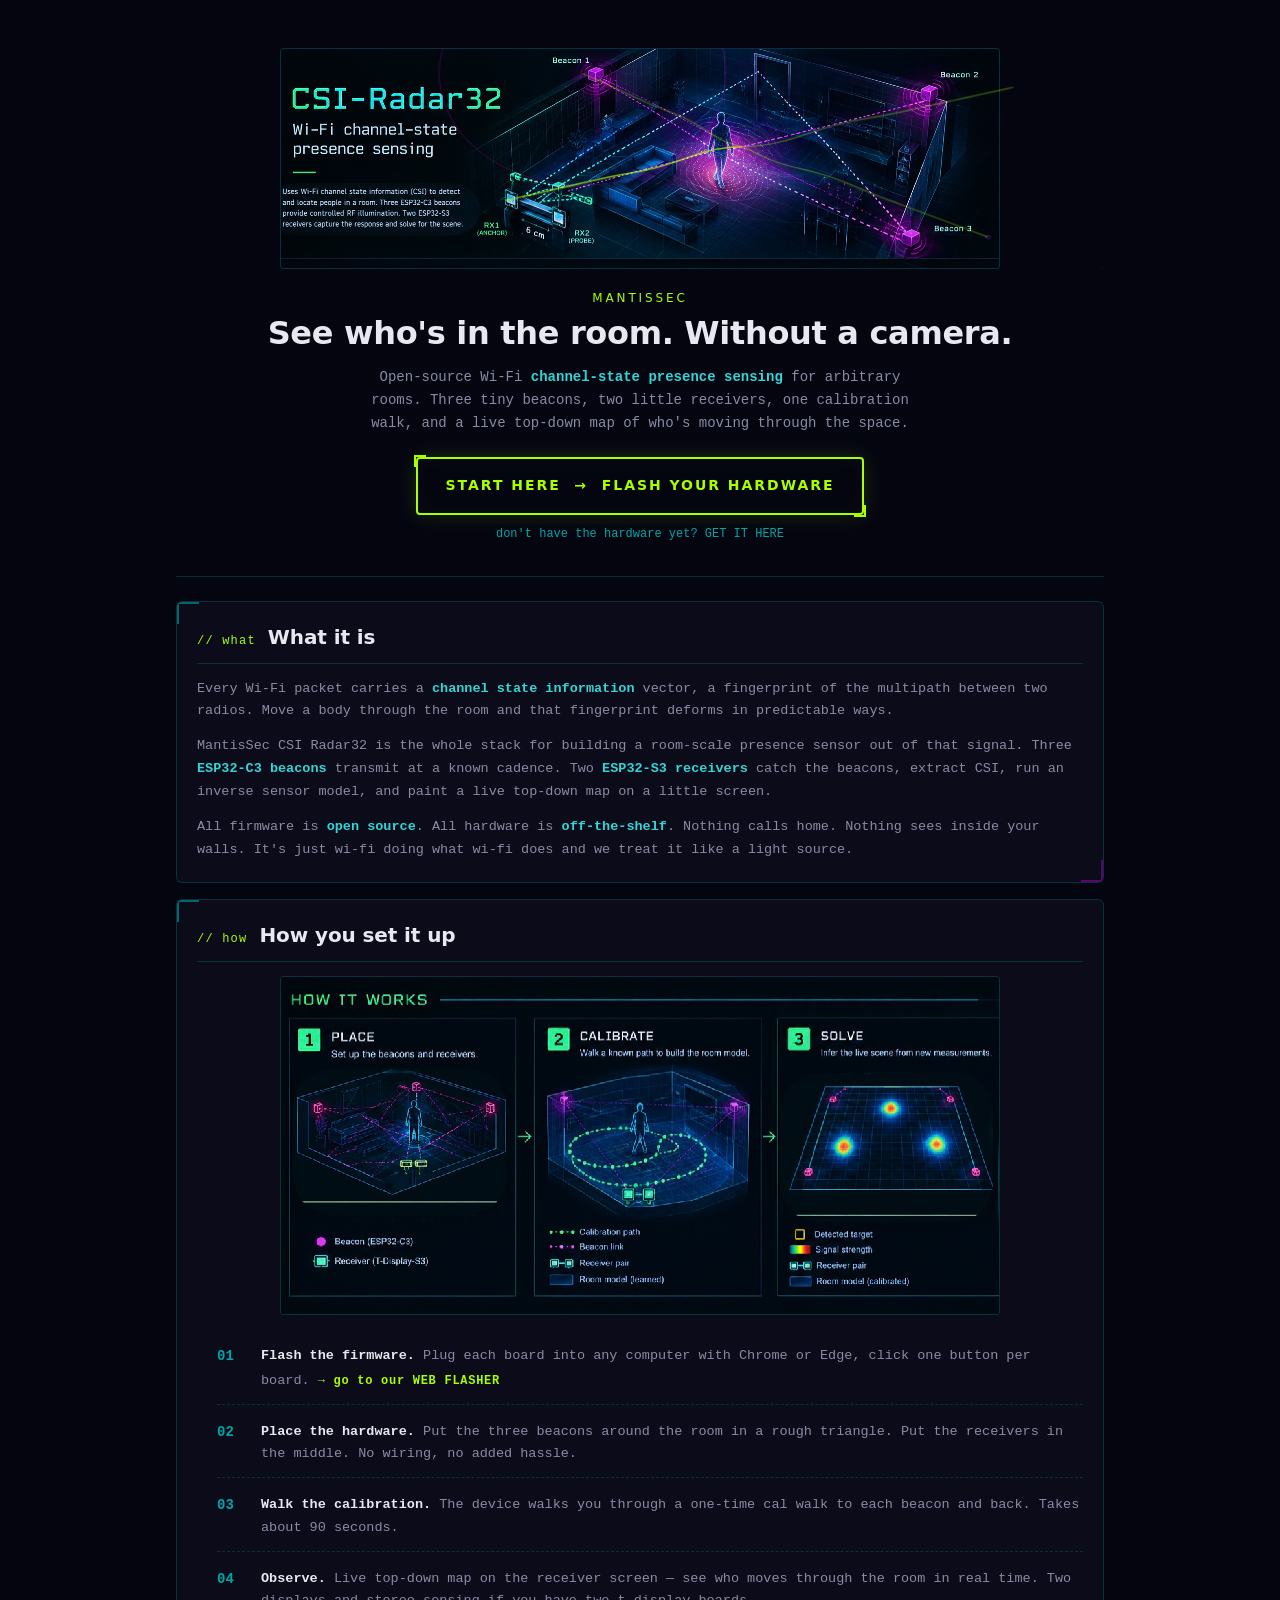
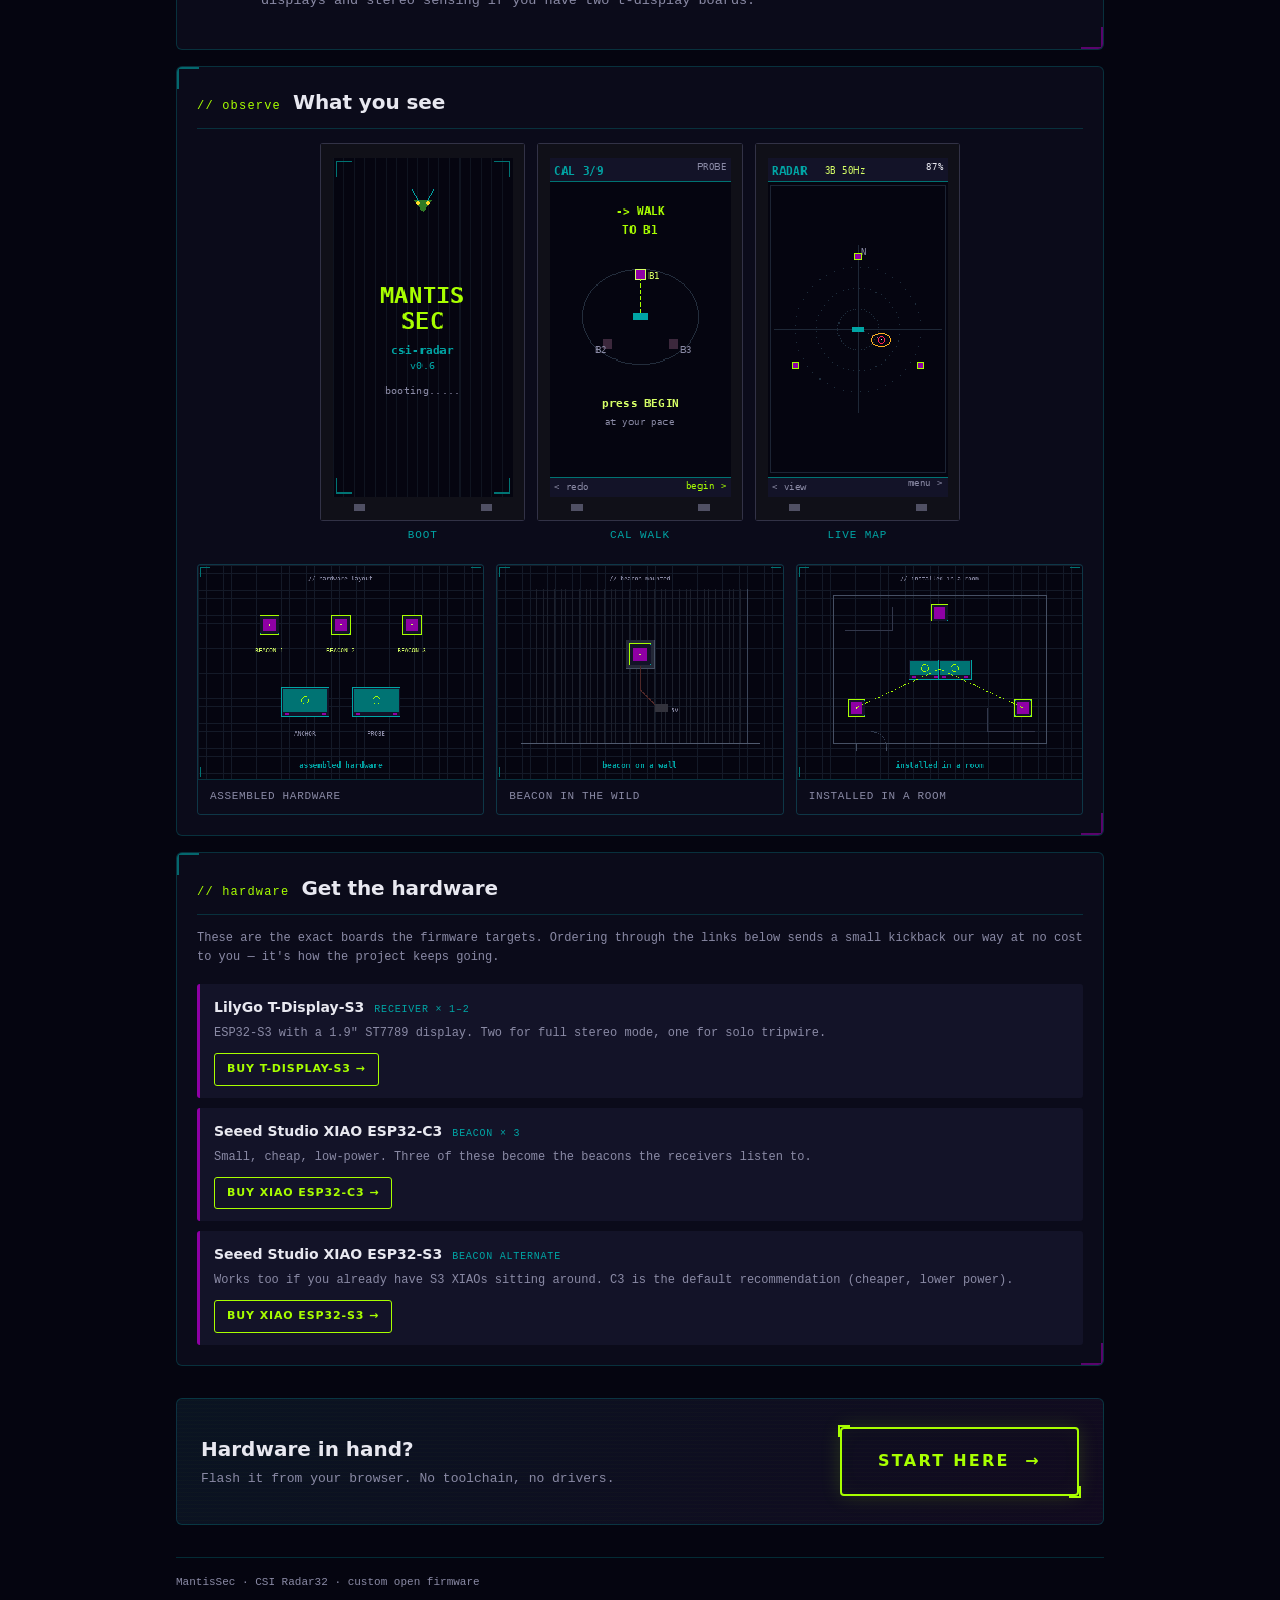
==== commit 7e656008: "Apply CSIRadar32-main 6.zip [drop-in]" ====
--- a/docs/index.html
+++ b/docs/index.html
@@ -5,9 +5,8 @@
 <meta name="viewport" content="width=device-width, initial-scale=1.0">
 <title>MantisSec CSI Radar32 — Wi-Fi Presence Sensing</title>
 <meta name="description" content="MantisSec CSI-Radar32: open-source Wi-Fi channel state presence detection for arbitrary rooms. Flash it from your browser.">
-<link rel="icon" href="assets/favicon.ico" sizes="any">
+<link rel="icon" href="./favicon.ico" sizes="16x16, 32x32, 48x48">
 <link rel="icon" type="image/png" sizes="32x32" href="assets/favicon-32.png">
-<link rel="icon" type="image/png" sizes="16x16" href="assets/favicon-16.png">
 <link rel="apple-touch-icon" sizes="180x180" href="assets/apple-touch-icon.png">
 <link rel="stylesheet" href="style.css">
 </head>
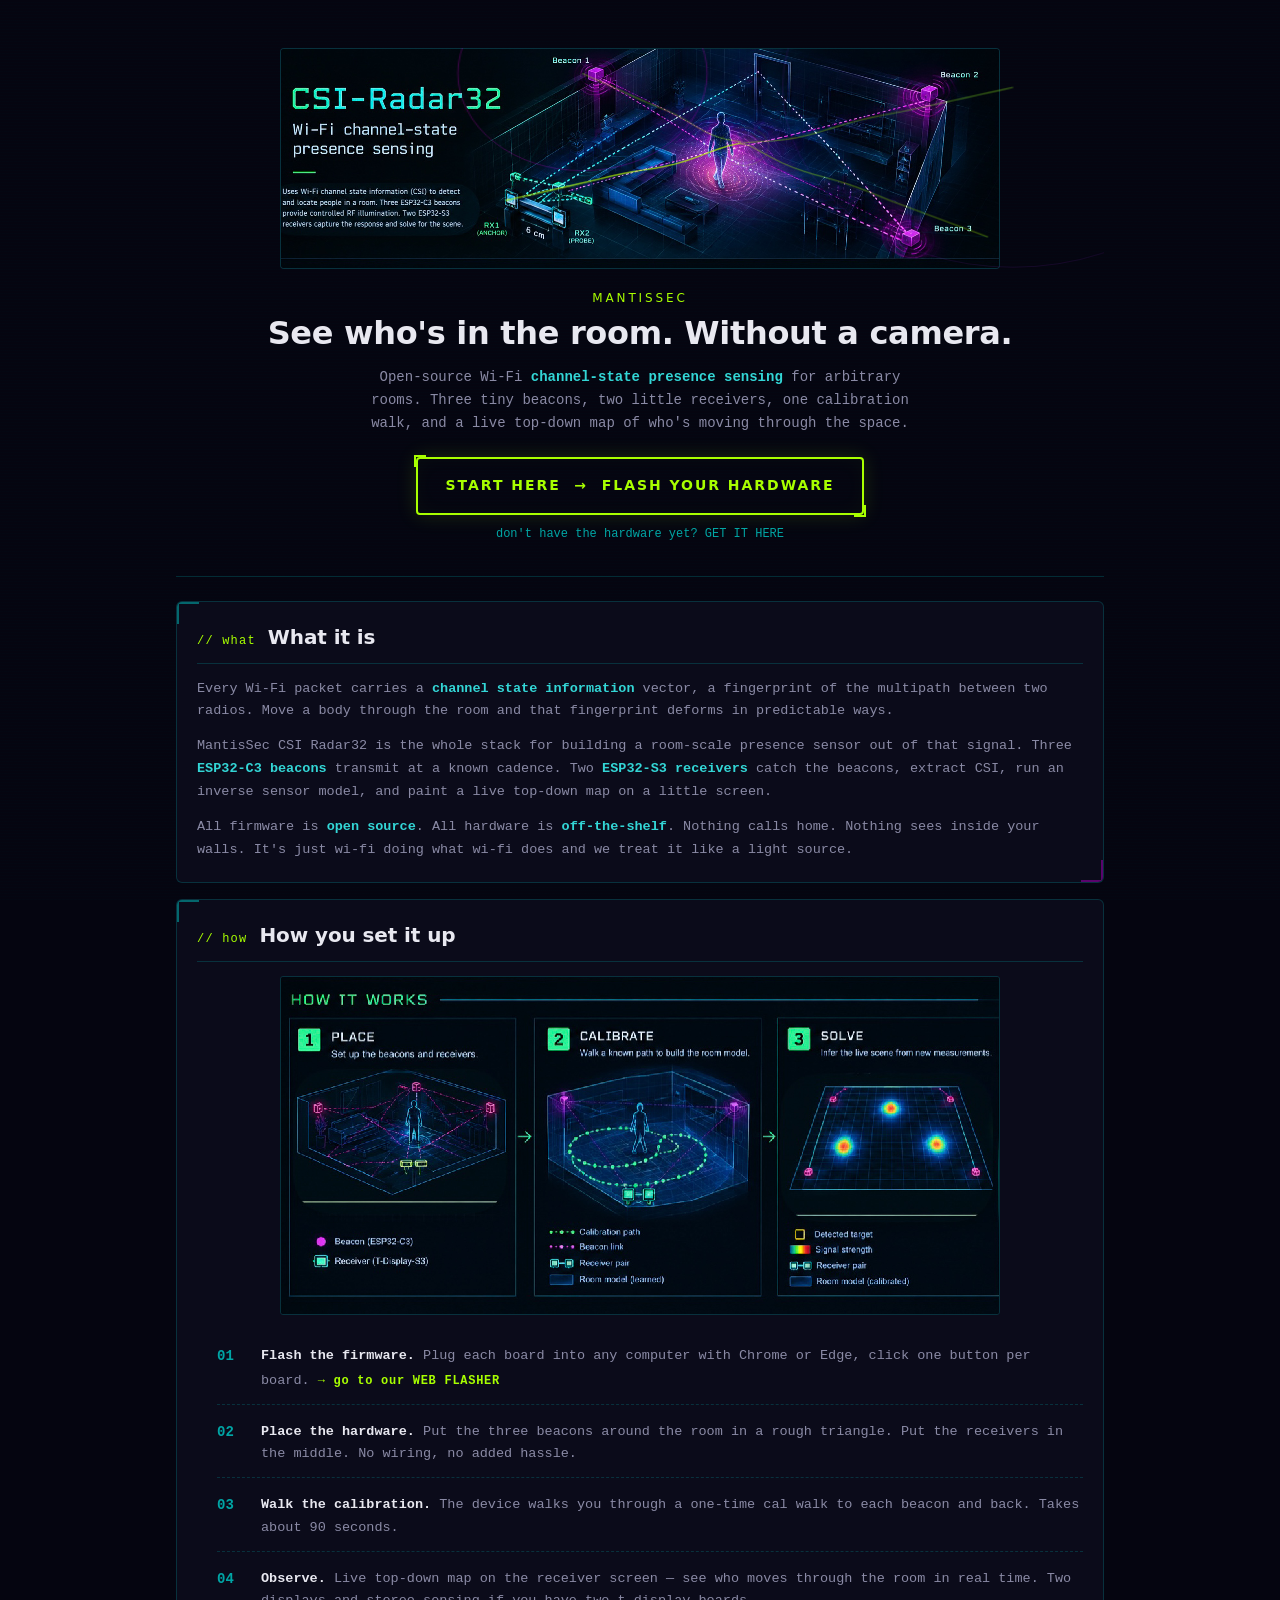
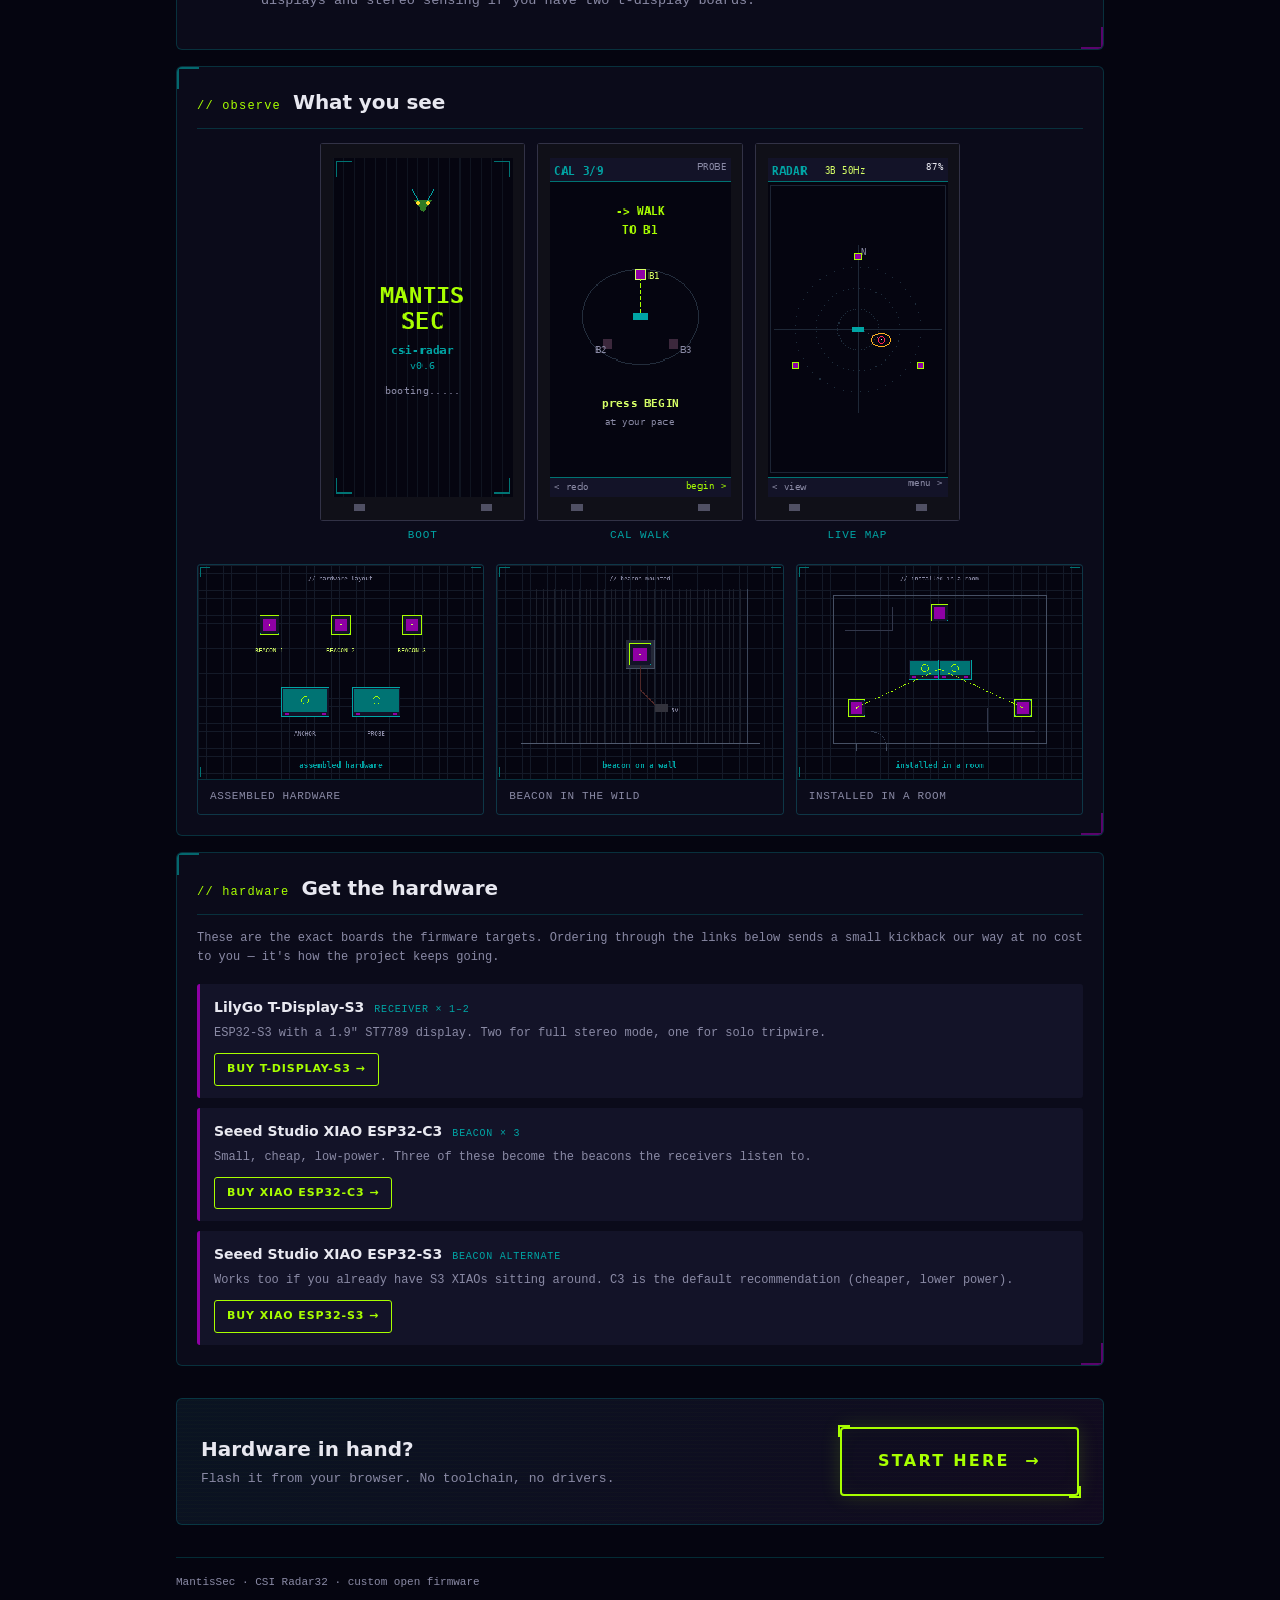
==== commit ea578d19: "Apply CSIRadar32-v0.9 33.zip [drop-in]" ====
--- a/docs/index.html
+++ b/docs/index.html
@@ -5,8 +5,9 @@
 <meta name="viewport" content="width=device-width, initial-scale=1.0">
 <title>MantisSec CSI Radar32 — Wi-Fi Presence Sensing</title>
 <meta name="description" content="MantisSec CSI-Radar32: open-source Wi-Fi channel state presence detection for arbitrary rooms. Flash it from your browser.">
-<link rel="icon" href="./favicon.ico" sizes="16x16, 32x32, 48x48">
+<link rel="icon" href="assets/favicon.ico" sizes="any">
 <link rel="icon" type="image/png" sizes="32x32" href="assets/favicon-32.png">
+<link rel="icon" type="image/png" sizes="16x16" href="assets/favicon-16.png">
 <link rel="apple-touch-icon" sizes="180x180" href="assets/apple-touch-icon.png">
 <link rel="stylesheet" href="style.css">
 </head>
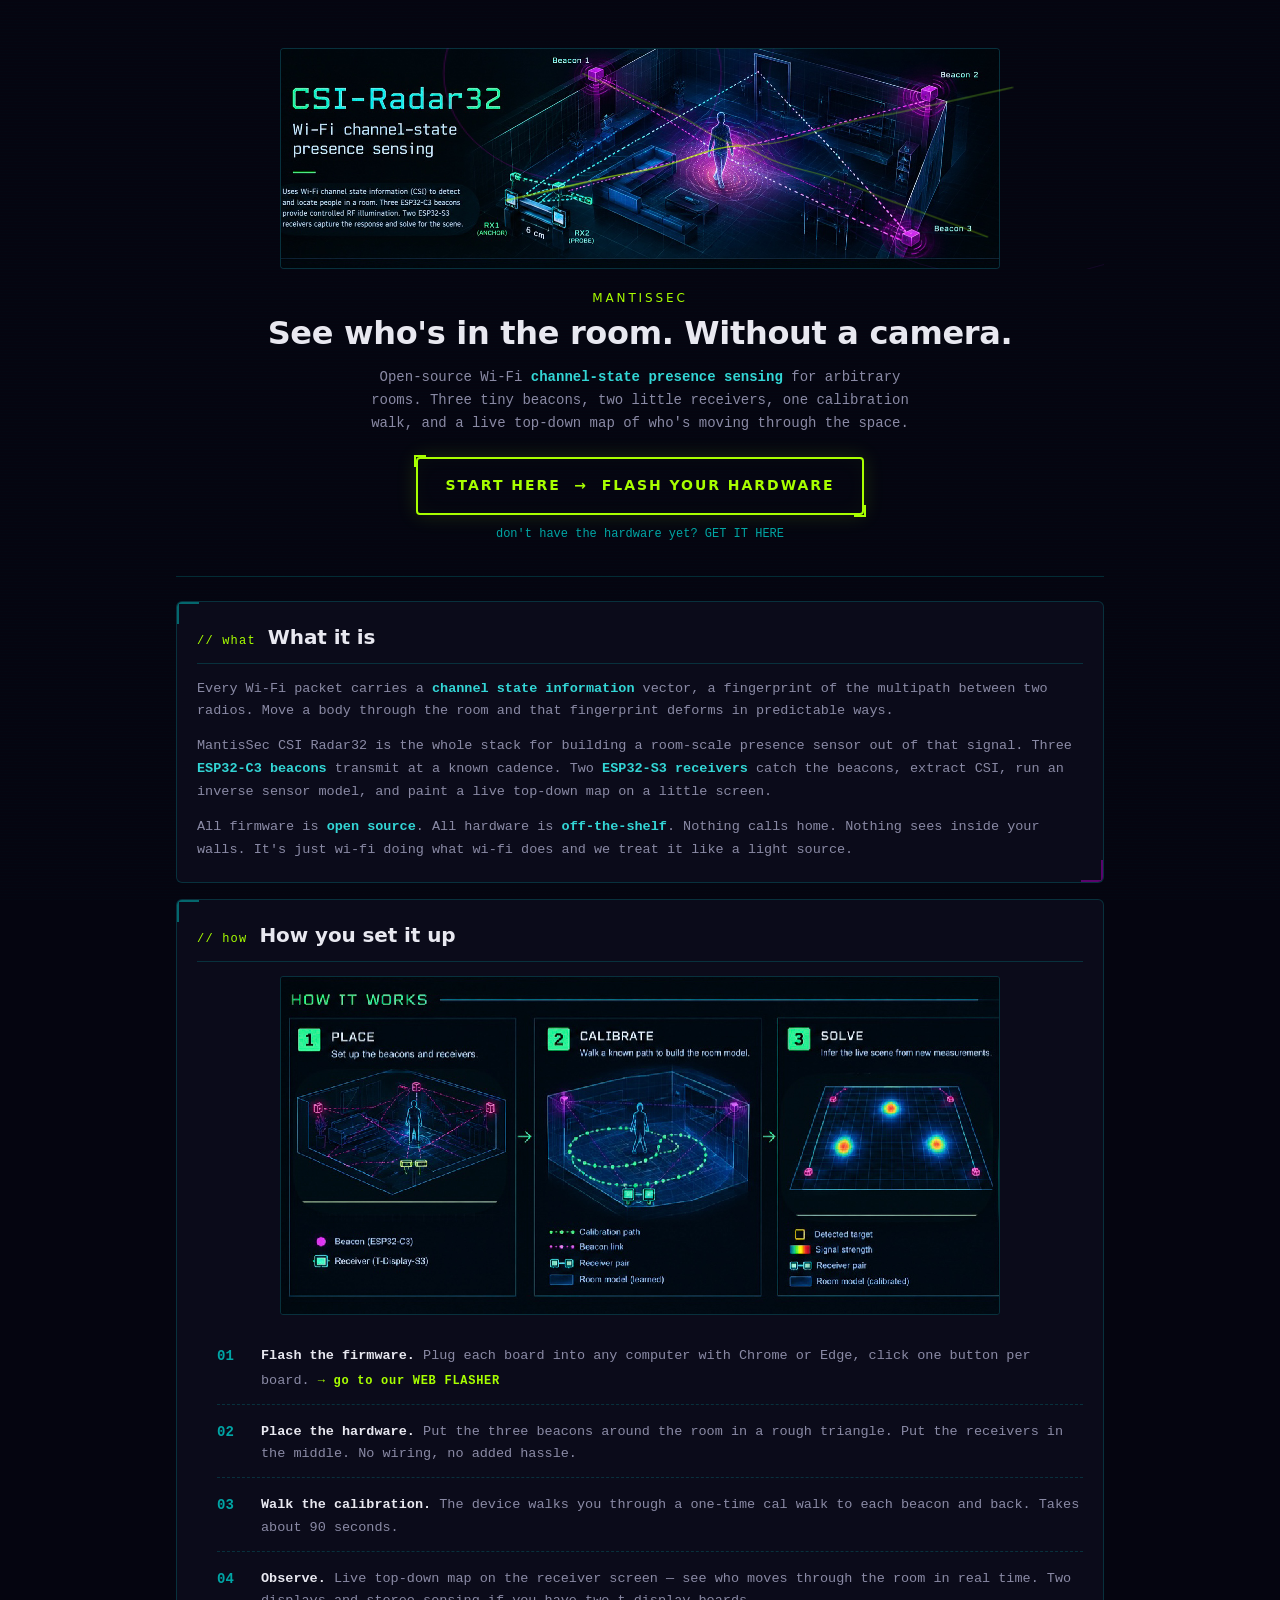
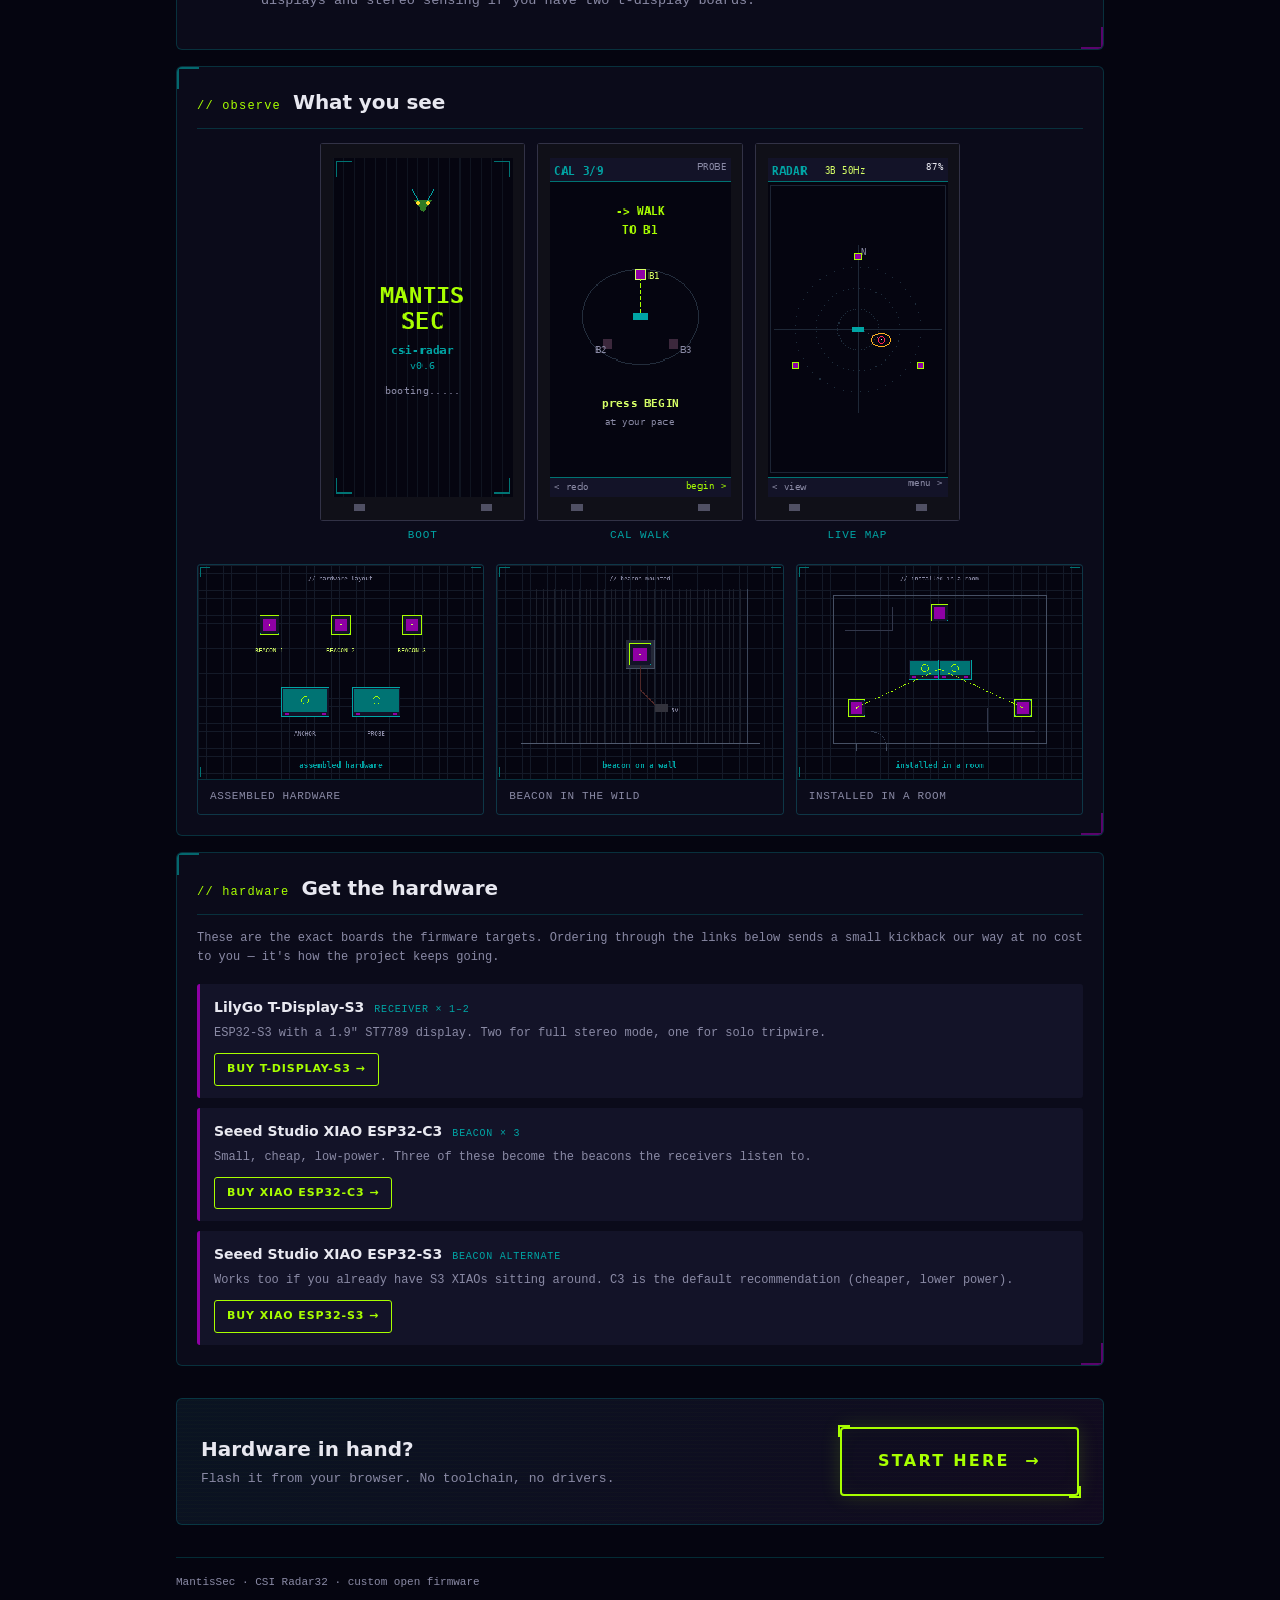
==== commit 3e12b257: "Update index.html" ====
--- a/docs/index.html
+++ b/docs/index.html
@@ -5,7 +5,7 @@
 <meta name="viewport" content="width=device-width, initial-scale=1.0">
 <title>MantisSec CSI Radar32 — Wi-Fi Presence Sensing</title>
 <meta name="description" content="MantisSec CSI-Radar32: open-source Wi-Fi channel state presence detection for arbitrary rooms. Flash it from your browser.">
-<link rel="icon" href="assets/favicon.ico" sizes="any">
+<link rel="icon" href="./favicon.ico" sizes="16x16, 32x32, 48x48">
 <link rel="icon" type="image/png" sizes="32x32" href="assets/favicon-32.png">
 <link rel="icon" type="image/png" sizes="16x16" href="assets/favicon-16.png">
 <link rel="apple-touch-icon" sizes="180x180" href="assets/apple-touch-icon.png">
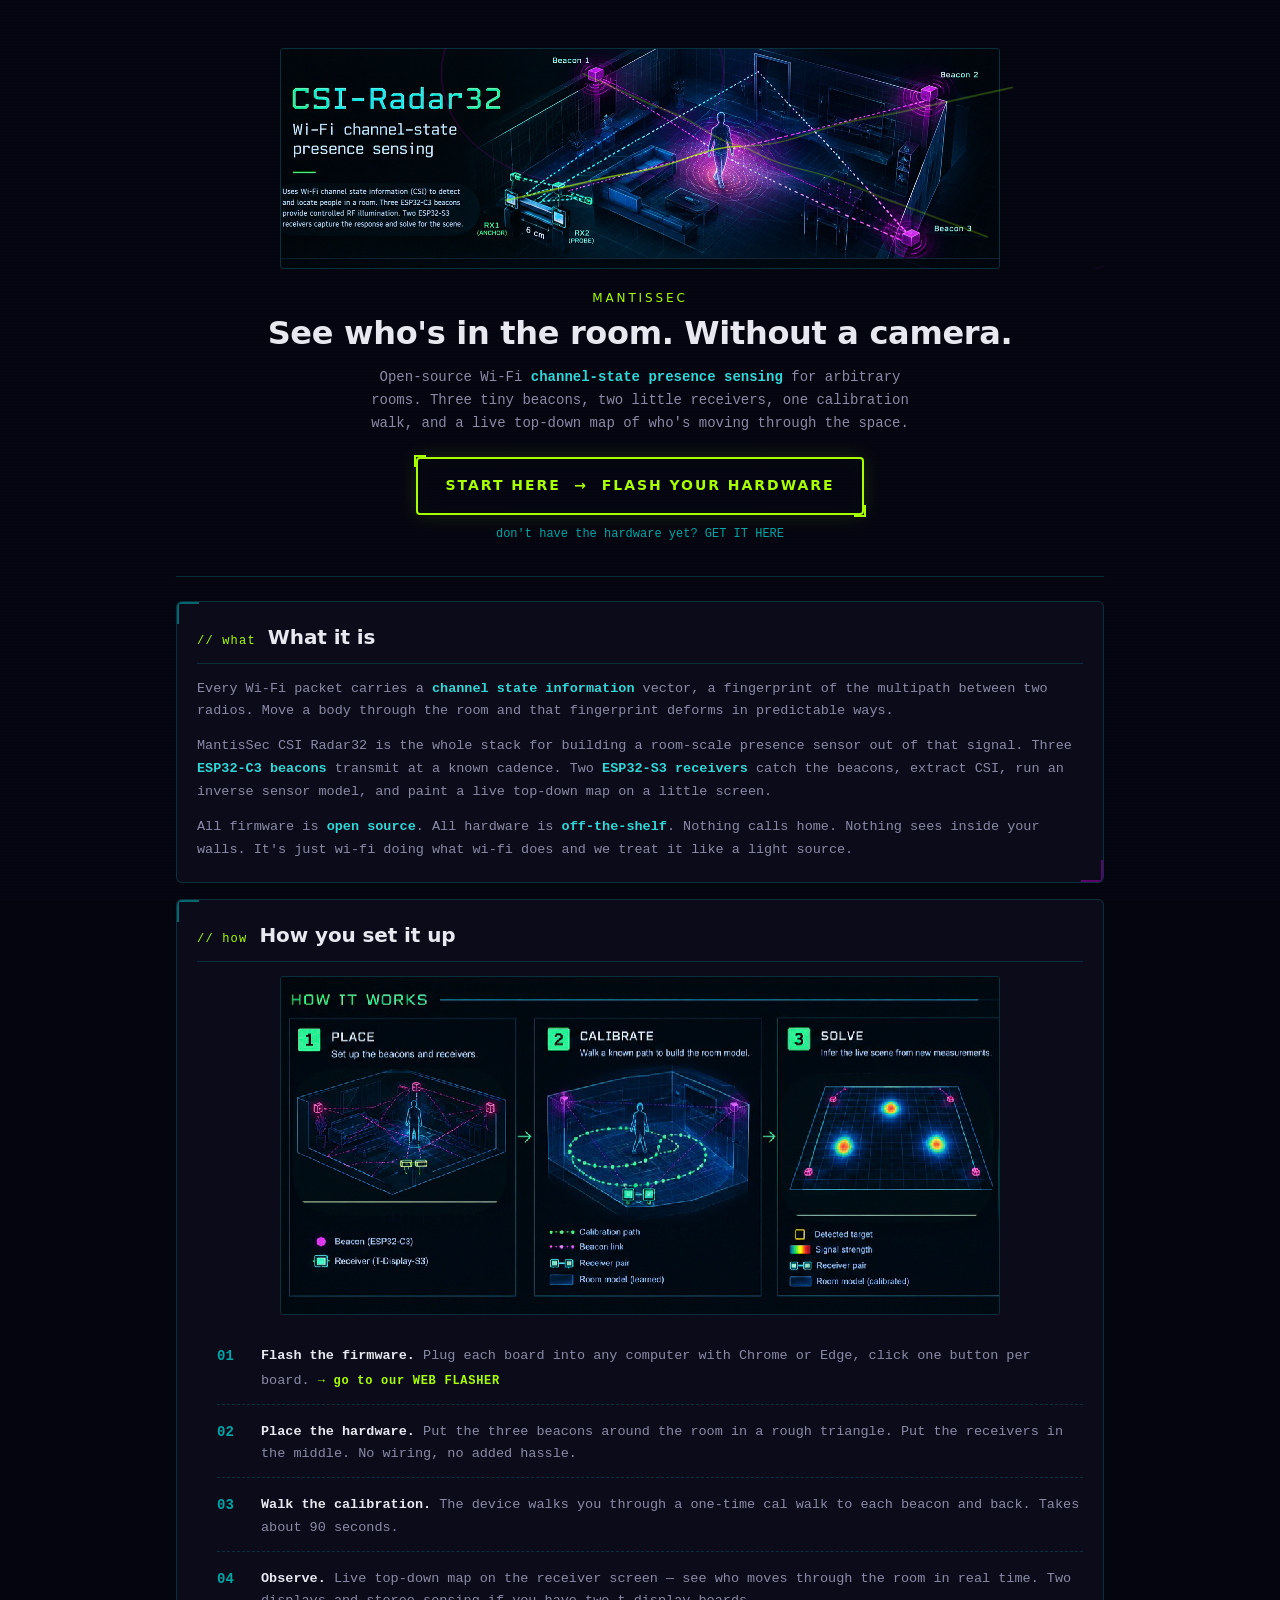
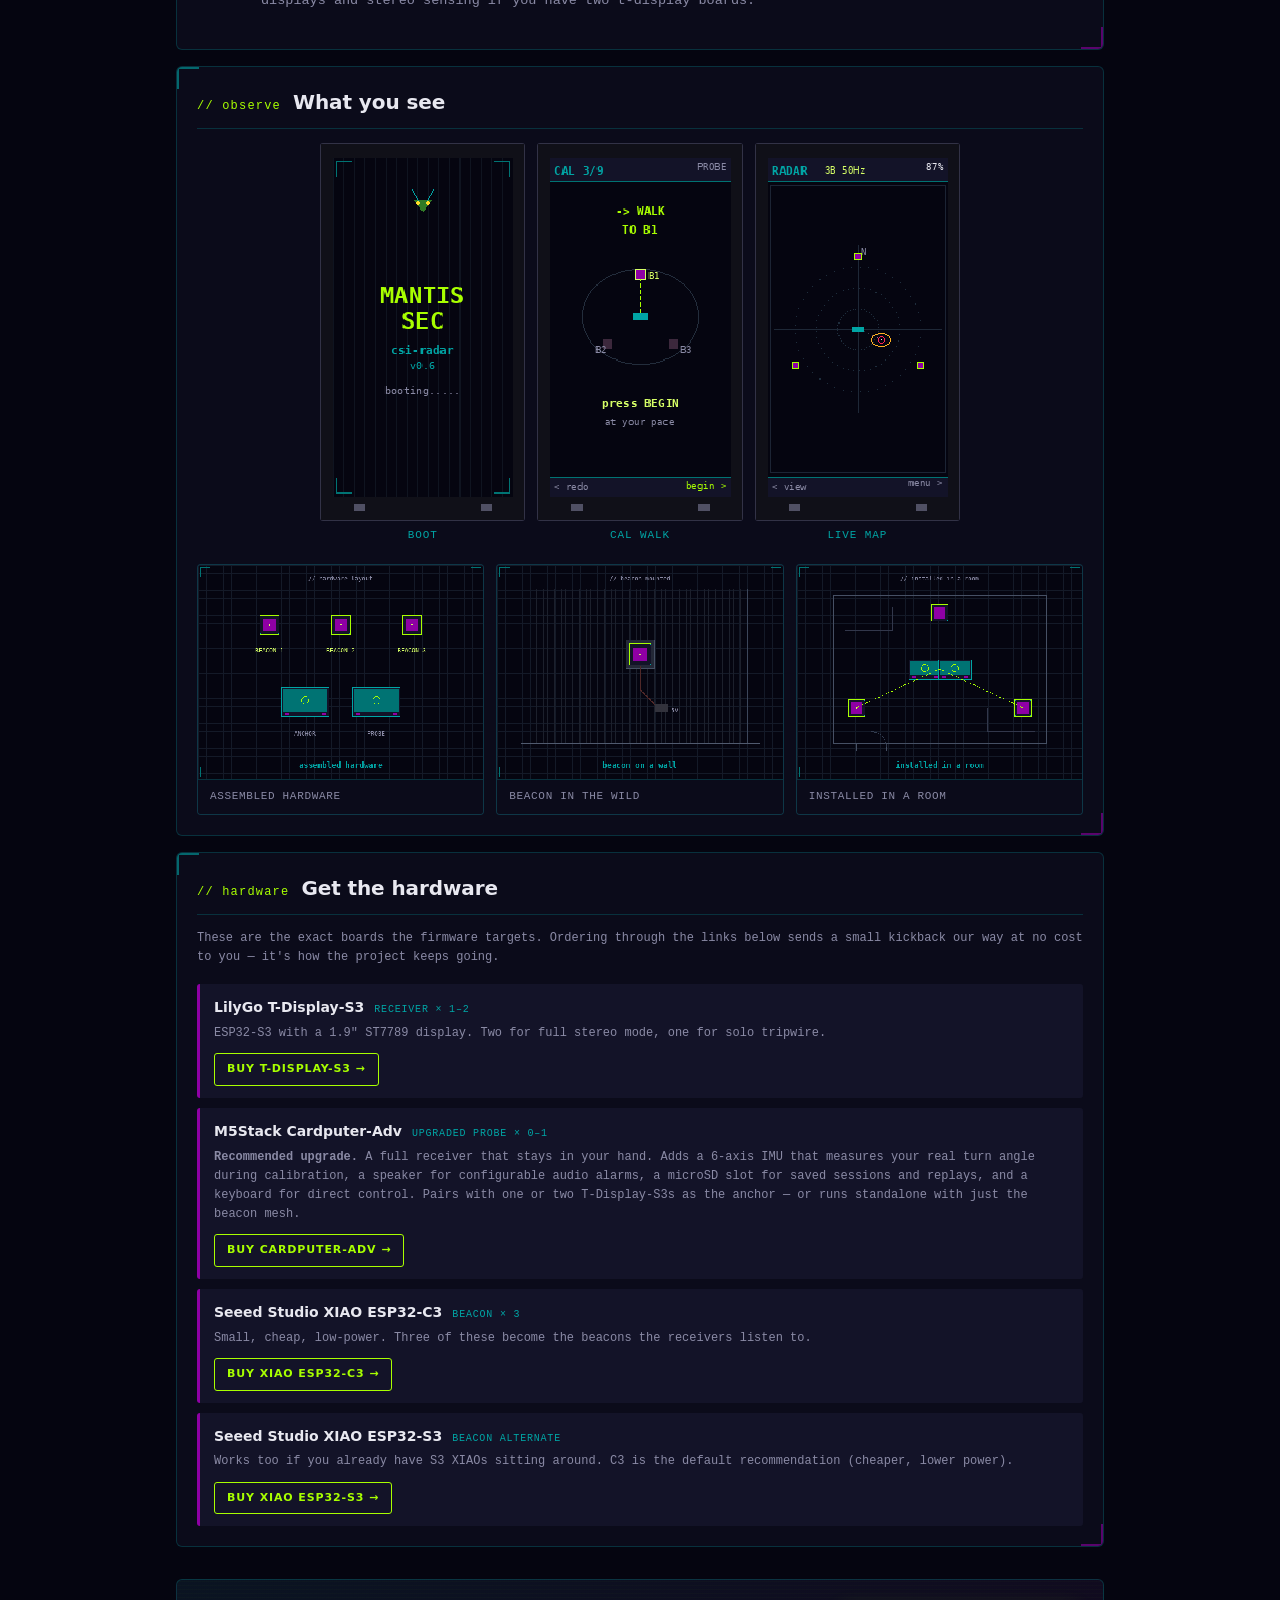
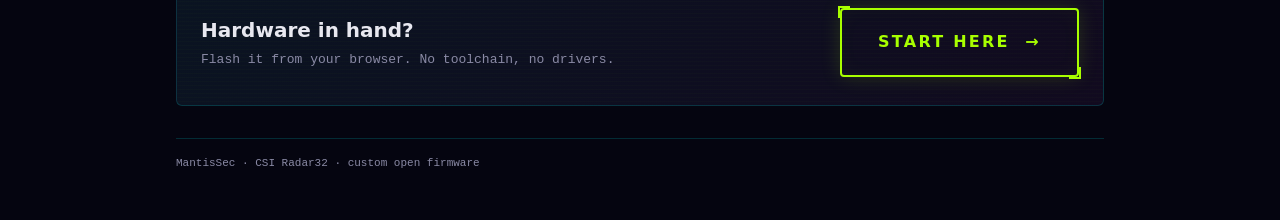
==== commit e55cbb60: "Apply CSIRadar32-mantis-v1.0 5.zip [drop-in]" ====
--- a/docs/index.html
+++ b/docs/index.html
@@ -46,6 +46,7 @@
     tdisplay_s3: "https://www.amazon.com/dp/B0BRTT727Z/?tag=5t31th-20",
     xiao_c3:     "https://www.amazon.com/dp/B0DGX3LSC7/?tag=5t31th-20",
     xiao_s3:     "https://www.amazon.com/dp/B0DJ6NQFKX/?tag=5t31th-20",
+    cardputer_adv: "https://www.amazon.com/dp/B0G6ZN35ZX/?tag=5t31th-20",
 };
      
 // ═══════════════════════════════════════════════════════════════
@@ -348,6 +349,27 @@
                 </a>
             </div>
 
+            <div class="hw-item hw-item-upgrade">
+                <div class="hw-name">
+                    M5Stack Cardputer-Adv
+                    <span class="hw-role">upgraded probe &times; 0&ndash;1</span>
+                </div>
+                <div class="hw-detail">
+                    <strong>Recommended upgrade.</strong> A full receiver
+                    that stays in your hand. Adds a 6-axis IMU that
+                    measures your real turn angle during calibration, a
+                    speaker for configurable audio alarms, a microSD slot
+                    for saved sessions and replays, and a keyboard for
+                    direct control. Pairs with one or two T-Display-S3s
+                    as the anchor &mdash; or runs standalone with just
+                    the beacon mesh.
+                </div>
+                <a class="hw-link" data-affiliate="cardputer_adv"
+                   target="_blank" rel="noopener sponsored">
+                    Buy Cardputer-Adv &rarr;
+                </a>
+            </div>
+
             <div class="hw-item">
                 <div class="hw-name">
                     Seeed Studio XIAO ESP32-C3
